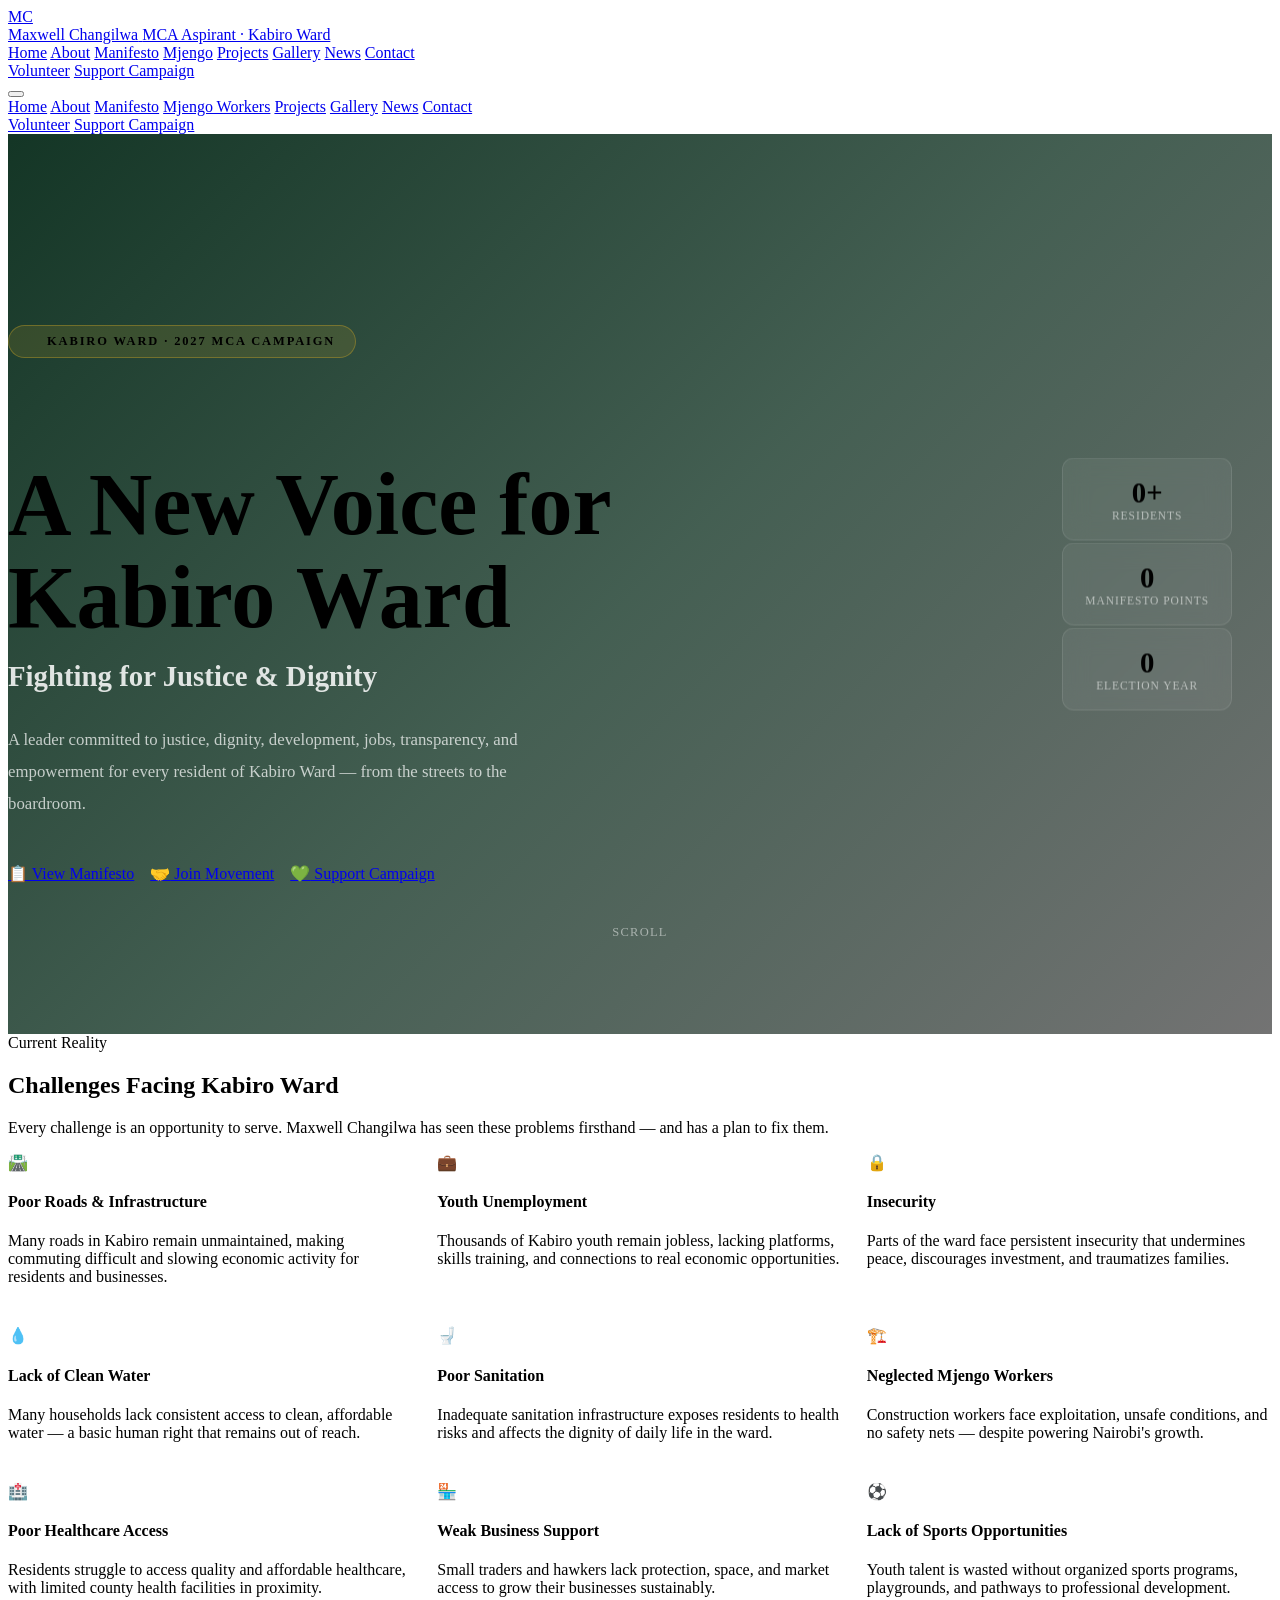
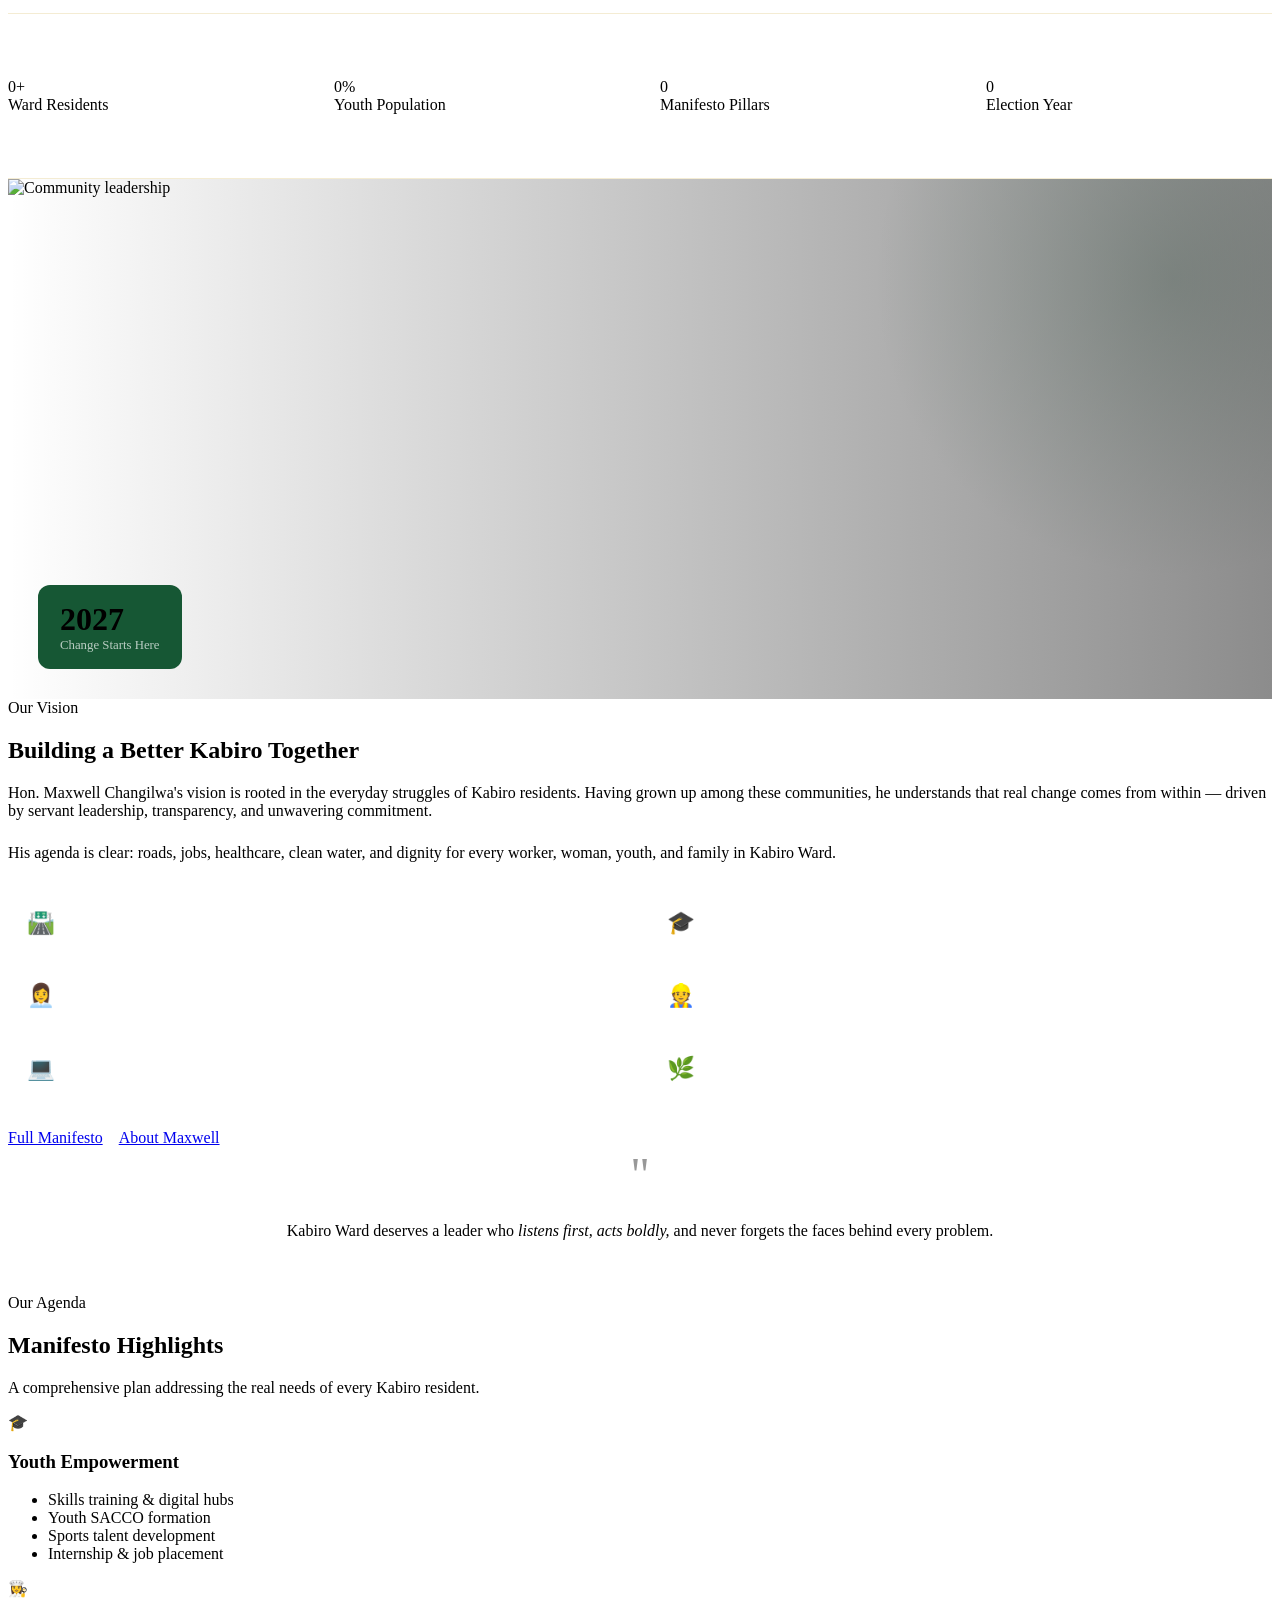
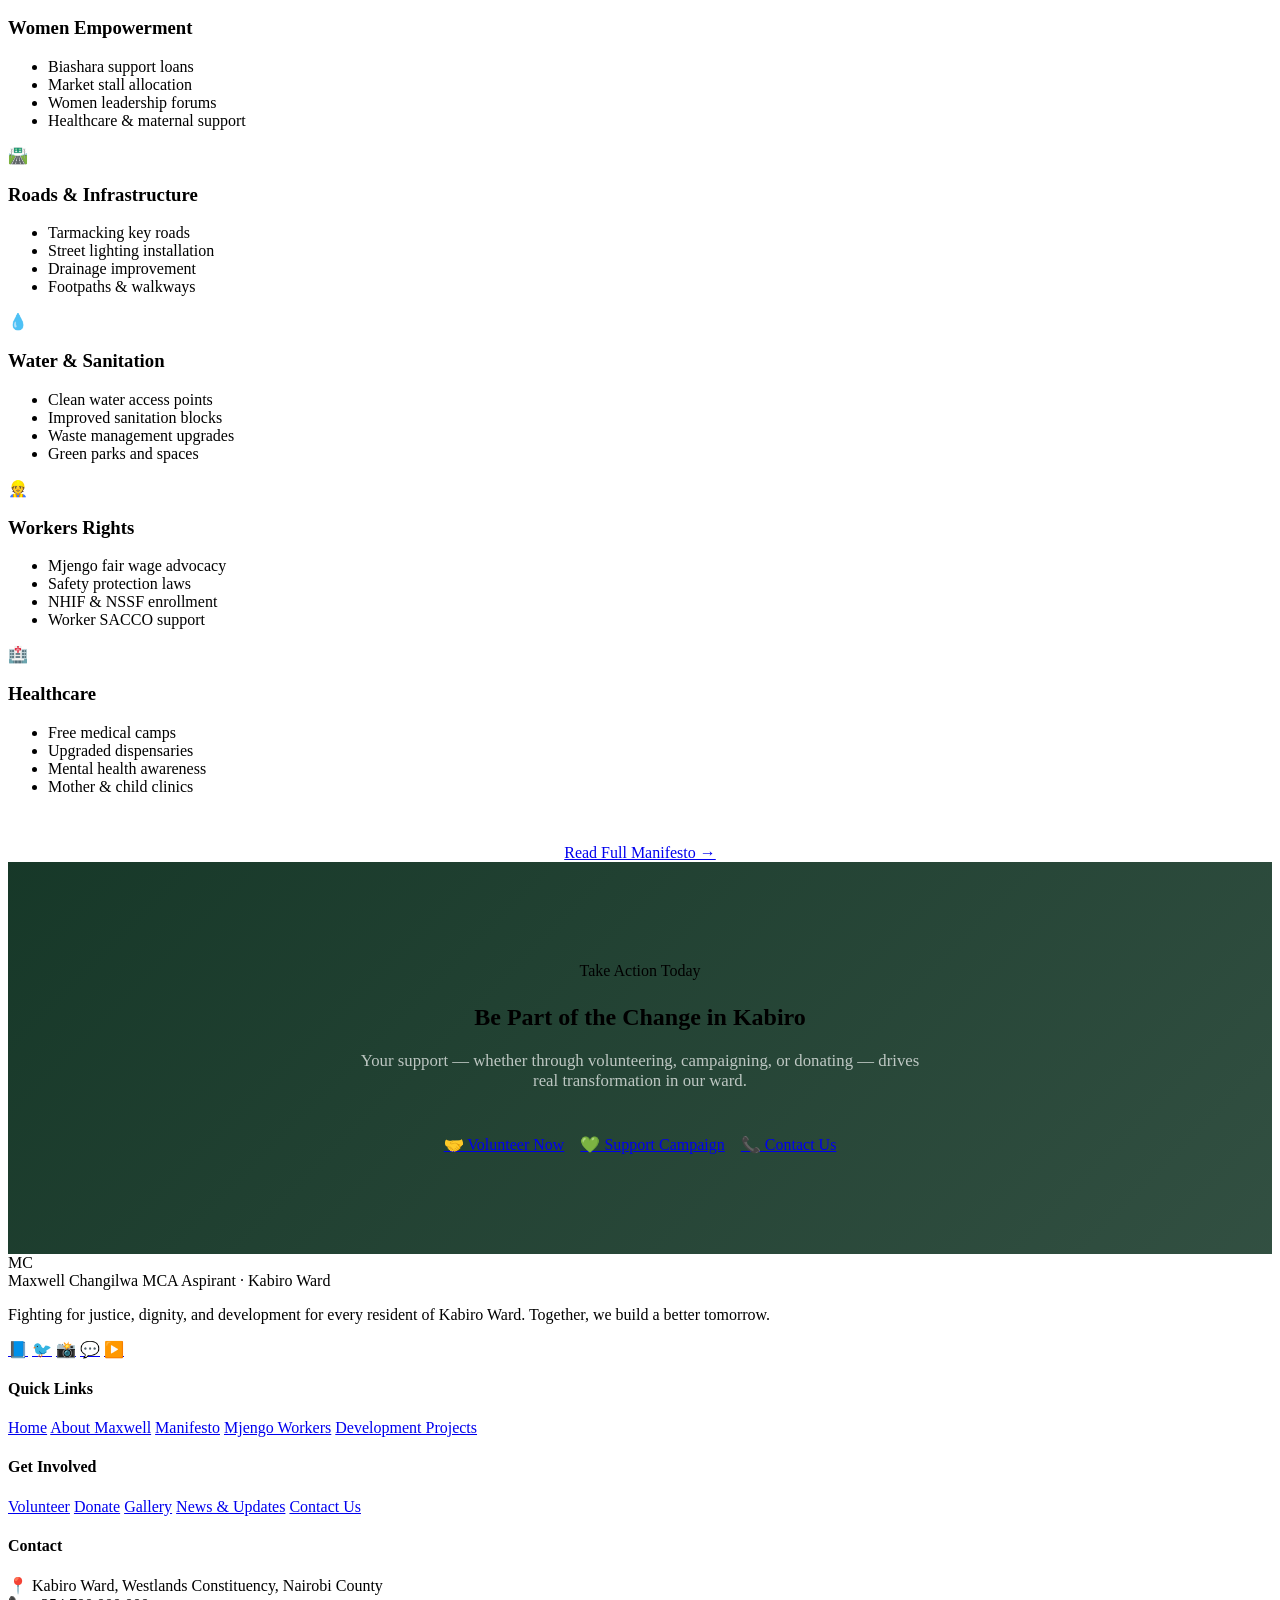
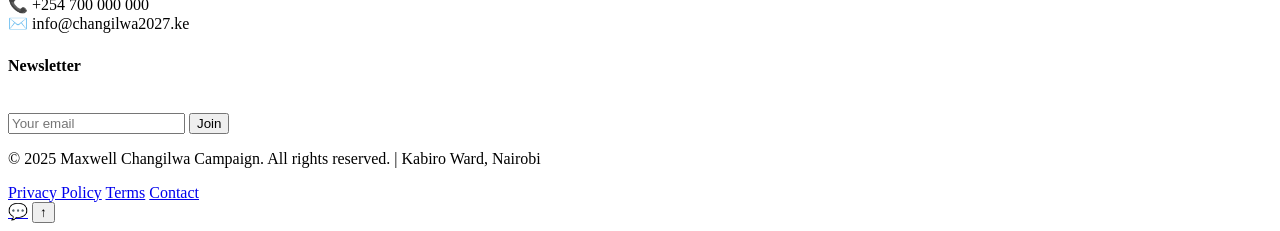
==== index.html @ 19379ca8 "Add files via upload" ====
<!DOCTYPE html>
<html lang="en">
<head>
  <meta charset="UTF-8" />
  <meta name="viewport" content="width=device-width, initial-scale=1.0" />
  <meta name="description" content="Hon. Maxwell Changilwa — MCA Aspirant for Kabiro Ward. A new voice for justice, development, and dignity." />
  <title>Maxwell Changilwa — MCA Aspirant | Kabiro Ward</title>
  <link rel="stylesheet" href="css/main.css" />
  <link rel="preconnect" href="https://fonts.googleapis.com" />
  <style>
    /* ===== HERO ===== */
    .hero {
      position: relative;
      min-height: 100vh;
      display: flex;
      align-items: center;
      overflow: hidden;
    }
    .hero-bg {
      position: absolute;
      inset: 0;
      background: url('https://images.unsplash.com/photo-1506744038136-46273834b3fb?w=1800&q=80') center/cover no-repeat;
    }
    .hero-bg::after {
      content: '';
      position: absolute;
      inset: 0;
      background: linear-gradient(135deg, rgba(5,41,24,0.94) 0%, rgba(5,41,24,0.75) 50%, rgba(0,0,0,0.55) 100%);
    }
    .hero-content {
      position: relative;
      z-index: 2;
      padding-top: 120px;
      padding-bottom: 80px;
    }
    .hero-tag {
      display: inline-flex;
      align-items: center;
      gap: 10px;
      background: rgba(201,162,39,0.15);
      border: 1px solid rgba(201,162,39,0.4);
      border-radius: 50px;
      padding: 8px 20px;
      margin-bottom: 28px;
      animation: fadeSlideDown 0.8s ease forwards;
    }
    .hero-tag-dot { width: 8px; height: 8px; background: var(--gold); border-radius: 50%; animation: blink 1.4s infinite; }
    @keyframes blink { 0%,100%{opacity:1} 50%{opacity:0.3} }
    .hero-tag-text {
      font-family: var(--font-accent);
      font-size: 0.78rem;
      font-weight: 600;
      letter-spacing: 0.15em;
      text-transform: uppercase;
      color: var(--gold);
    }
    @keyframes fadeSlideDown {
      from { opacity: 0; transform: translateY(-20px); }
      to { opacity: 1; transform: translateY(0); }
    }
    .hero-title {
      font-family: var(--font-heading);
      font-weight: 900;
      font-size: clamp(2.6rem, 7vw, 5.5rem);
      color: var(--white);
      line-height: 1.05;
      margin-bottom: 16px;
      animation: fadeSlideUp 0.9s 0.2s ease forwards;
      opacity: 0;
    }
    .hero-title .accent { color: var(--gold); display: block; }
    @keyframes fadeSlideUp {
      from { opacity: 0; transform: translateY(30px); }
      to { opacity: 1; transform: translateY(0); }
    }
    .hero-typing-wrap {
      font-family: var(--font-heading);
      font-size: clamp(1.2rem, 2.5vw, 1.8rem);
      font-weight: 600;
      color: rgba(255,255,255,0.85);
      margin-bottom: 24px;
      animation: fadeSlideUp 0.9s 0.35s ease forwards;
      opacity: 0;
      min-height: 40px;
    }
    .hero-subtitle {
      font-size: 1.05rem;
      color: rgba(255,255,255,0.72);
      max-width: 560px;
      line-height: 1.9;
      margin-bottom: 44px;
      animation: fadeSlideUp 0.9s 0.45s ease forwards;
      opacity: 0;
    }
    .hero-cta {
      display: flex;
      gap: 16px;
      flex-wrap: wrap;
      animation: fadeSlideUp 0.9s 0.55s ease forwards;
      opacity: 0;
    }
    .hero-scroll {
      position: absolute;
      bottom: 36px; left: 50%;
      transform: translateX(-50%);
      z-index: 3;
      display: flex;
      flex-direction: column;
      align-items: center;
      gap: 8px;
      color: rgba(255,255,255,0.5);
      font-size: 0.78rem;
      letter-spacing: 0.1em;
      text-transform: uppercase;
      animation: fadeIn 1.5s 1s ease forwards;
      opacity: 0;
    }
    .hero-scroll-line {
      width: 1px;
      height: 50px;
      background: linear-gradient(to bottom, var(--gold), transparent);
      animation: scrollPulse 2s infinite;
    }
    @keyframes scrollPulse {
      0%,100%{ transform: scaleY(1); opacity: 1; }
      50%{ transform: scaleY(0.6); opacity: 0.5; }
    }
    @keyframes fadeIn { from{opacity:0} to{opacity:1} }

    /* Hero Stats */
    .hero-stats {
      position: absolute;
      right: 0; top: 50%;
      transform: translateY(-50%);
      display: flex;
      flex-direction: column;
      gap: 2px;
      padding-right: 40px;
      z-index: 2;
    }
    .hero-stat-item {
      background: rgba(255,255,255,0.06);
      backdrop-filter: blur(12px);
      border: 1px solid rgba(255,255,255,0.1);
      border-radius: 12px;
      padding: 18px 22px;
      text-align: center;
      animation: fadeSlideUp 0.9s ease forwards;
      opacity: 0;
    }
    .hero-stat-item:nth-child(1) { animation-delay: 0.7s; }
    .hero-stat-item:nth-child(2) { animation-delay: 0.85s; }
    .hero-stat-item:nth-child(3) { animation-delay: 1s; }
    .hero-stat-num {
      font-family: var(--font-heading);
      font-size: 1.8rem;
      font-weight: 900;
      color: var(--gold);
    }
    .hero-stat-lbl {
      font-size: 0.72rem;
      color: rgba(255,255,255,0.55);
      text-transform: uppercase;
      letter-spacing: 0.08em;
    }

    /* Challenges */
    .challenges-section { background: var(--charcoal-mid); }
    .challenges-grid {
      display: grid;
      grid-template-columns: repeat(3, 1fr);
      gap: 24px;
    }

    /* Vision */
    .vision-section { background: var(--charcoal); position: relative; overflow: hidden; }
    .vision-section::before {
      content: '';
      position: absolute;
      top: -200px; right: -200px;
      width: 600px; height: 600px;
      border-radius: 50%;
      background: radial-gradient(circle, rgba(10,79,42,0.2) 0%, transparent 70%);
      pointer-events: none;
    }
    .vision-image-wrap {
      border-radius: var(--radius-lg);
      overflow: hidden;
      height: 520px;
      position: relative;
    }
    .vision-image-wrap img { width: 100%; height: 100%; object-fit: cover; }
    .vision-image-wrap::after {
      content: '';
      position: absolute;
      inset: 0;
      background: linear-gradient(to right, transparent, rgba(26,26,26,0.5));
    }
    .vision-badge {
      position: absolute;
      bottom: 30px;
      left: 30px;
      background: rgba(10,79,42,0.95);
      border: 1px solid var(--gold);
      border-radius: 12px;
      padding: 16px 22px;
      z-index: 2;
      backdrop-filter: blur(10px);
    }
    .vision-badge-num {
      font-family: var(--font-heading);
      font-size: 2rem;
      font-weight: 900;
      color: var(--gold);
    }
    .vision-badge-lbl { font-size: 0.8rem; color: rgba(255,255,255,0.7); }
    .vision-pillars { display: grid; grid-template-columns: 1fr 1fr; gap: 16px; margin-top: 32px; }
    .vision-pillar {
      display: flex;
      align-items: center;
      gap: 12px;
      padding: 14px 18px;
      background: rgba(255,255,255,0.04);
      border: 1px solid rgba(255,255,255,0.08);
      border-radius: 10px;
      transition: var(--transition-fast);
    }
    .vision-pillar:hover { border-color: rgba(201,162,39,0.3); background: rgba(201,162,39,0.06); }
    .vision-pillar-icon { font-size: 1.4rem; flex-shrink: 0; }
    .vision-pillar-text { font-size: 0.9rem; font-weight: 600; color: rgba(255,255,255,0.85); }

    /* Stats Band */
    .stats-band {
      background: linear-gradient(135deg, var(--green-primary), var(--green-dark));
      border-top: 1px solid rgba(201,162,39,0.2);
      border-bottom: 1px solid rgba(201,162,39,0.2);
      padding: 64px 0;
    }
    .stats-grid { display: grid; grid-template-columns: repeat(4, 1fr); gap: 40px; }
    .stats-divider {
      width: 1px;
      background: rgba(255,255,255,0.12);
      align-self: stretch;
    }

    /* Manifesto preview */
    .manifesto-preview { background: var(--charcoal-mid); }

    /* CTA Banner */
    .cta-banner {
      background: url('https://images.unsplash.com/photo-1529156069898-49953e39b3ac?w=1800&q=80') center/cover no-repeat;
      position: relative;
    }
    .cta-banner::after {
      content: '';
      position: absolute;
      inset: 0;
      background: linear-gradient(135deg, rgba(5,41,24,0.93) 0%, rgba(5,41,24,0.82) 100%);
    }
    .cta-banner-content { position: relative; z-index: 2; text-align: center; padding: 100px 0; }

    @media (max-width: 1024px) {
      .hero-stats { display: none; }
      .challenges-grid { grid-template-columns: repeat(2, 1fr); }
      .stats-grid { grid-template-columns: repeat(2, 1fr); gap: 32px; }
    }
    @media (max-width: 768px) {
      .challenges-grid { grid-template-columns: 1fr; }
      .vision-pillars { grid-template-columns: 1fr; }
      .hero-cta { flex-direction: column; max-width: 280px; }
      .hero-cta .btn { justify-content: center; }
    }
    @media (max-width: 480px) {
      .stats-grid { grid-template-columns: 1fr 1fr; gap: 24px; }
    }
  </style>
</head>
<body>

<!-- ===== NAVBAR ===== -->
<nav class="navbar" id="navbar" data-transparent="true">
  <div class="nav-inner">
    <a href="index.html" class="nav-logo">
      <div class="nav-logo-badge">MC</div>
      <div class="nav-logo-text">
        <span class="nav-logo-name">Maxwell Changilwa</span>
        <span class="nav-logo-sub">MCA Aspirant · Kabiro Ward</span>
      </div>
    </a>
    <div class="nav-links">
      <a href="index.html" class="active">Home</a>
      <a href="about.html">About</a>
      <a href="manifesto.html">Manifesto</a>
      <a href="mjengo-workers.html">Mjengo</a>
      <a href="projects.html">Projects</a>
      <a href="gallery.html">Gallery</a>
      <a href="news.html">News</a>
      <a href="contact.html">Contact</a>
    </div>
    <div class="nav-cta">
      <a href="volunteer.html" class="btn btn-outline btn-sm">Volunteer</a>
      <a href="donate.html" class="btn btn-primary btn-sm">Support Campaign</a>
    </div>
    <button class="nav-toggle" id="navToggle" aria-label="Toggle menu">
      <span></span><span></span><span></span>
    </button>
  </div>
</nav>

<!-- Mobile Menu -->
<div class="mobile-menu" id="mobileMenu">
  <a href="index.html">Home</a>
  <a href="about.html">About</a>
  <a href="manifesto.html">Manifesto</a>
  <a href="mjengo-workers.html">Mjengo Workers</a>
  <a href="projects.html">Projects</a>
  <a href="gallery.html">Gallery</a>
  <a href="news.html">News</a>
  <a href="contact.html">Contact</a>
  <div class="mobile-menu-cta">
    <a href="volunteer.html" class="btn btn-outline">Volunteer</a>
    <a href="donate.html" class="btn btn-primary">Support Campaign</a>
  </div>
</div>

<!-- ===== HERO ===== -->
<section class="hero">
  <div class="hero-bg"></div>
  <div class="container hero-content">
    <div class="hero-tag">
      <div class="hero-tag-dot"></div>
      <span class="hero-tag-text">Kabiro Ward · 2027 MCA Campaign</span>
    </div>
    <h1 class="hero-title">
      A New Voice for
      <span class="accent">Kabiro Ward</span>
    </h1>
    <div class="hero-typing-wrap">
      Fighting for <span class="typing-text" data-typing='["Justice & Dignity", "Youth Empowerment", "Workers Rights", "Better Roads", "Clean Water", "Real Leadership"]'>Justice & Dignity</span>
    </div>
    <p class="hero-subtitle">
      A leader committed to justice, dignity, development, jobs, transparency, and empowerment for every resident of Kabiro Ward — from the streets to the boardroom.
    </p>
    <div class="hero-cta">
      <a href="manifesto.html" class="btn btn-primary btn-lg">
        <span>📋</span> View Manifesto
      </a>
      <a href="volunteer.html" class="btn btn-outline btn-lg">
        <span>🤝</span> Join Movement
      </a>
      <a href="donate.html" class="btn btn-white btn-lg">
        <span>💚</span> Support Campaign
      </a>
    </div>
  </div>

  <!-- Side Stats -->
  <div class="hero-stats">
    <div class="hero-stat-item">
      <div class="hero-stat-num" data-count="50000" data-suffix="+">0+</div>
      <div class="hero-stat-lbl">Residents</div>
    </div>
    <div class="hero-stat-item">
      <div class="hero-stat-num" data-count="12" data-suffix=" pts">0</div>
      <div class="hero-stat-lbl">Manifesto Points</div>
    </div>
    <div class="hero-stat-item">
      <div class="hero-stat-num" data-count="2027">0</div>
      <div class="hero-stat-lbl">Election Year</div>
    </div>
  </div>

  <div class="hero-scroll">
    <span>Scroll</span>
    <div class="hero-scroll-line"></div>
  </div>
</section>

<!-- ===== CHALLENGES SECTION ===== -->
<section class="section-pad challenges-section">
  <div class="container">
    <div class="section-title-block centered reveal">
      <div class="section-label">Current Reality</div>
      <h2 class="section-title">Challenges Facing <span>Kabiro Ward</span></h2>
      <div class="gold-divider centered"></div>
      <p class="section-subtitle">Every challenge is an opportunity to serve. Maxwell Changilwa has seen these problems firsthand — and has a plan to fix them.</p>
    </div>
    <div class="challenges-grid">
      <div class="challenge-card reveal">
        <div class="challenge-icon">🛣️</div>
        <h4>Poor Roads & Infrastructure</h4>
        <p>Many roads in Kabiro remain unmaintained, making commuting difficult and slowing economic activity for residents and businesses.</p>
      </div>
      <div class="challenge-card reveal">
        <div class="challenge-icon">💼</div>
        <h4>Youth Unemployment</h4>
        <p>Thousands of Kabiro youth remain jobless, lacking platforms, skills training, and connections to real economic opportunities.</p>
      </div>
      <div class="challenge-card reveal">
        <div class="challenge-icon">🔒</div>
        <h4>Insecurity</h4>
        <p>Parts of the ward face persistent insecurity that undermines peace, discourages investment, and traumatizes families.</p>
      </div>
      <div class="challenge-card reveal">
        <div class="challenge-icon">💧</div>
        <h4>Lack of Clean Water</h4>
        <p>Many households lack consistent access to clean, affordable water — a basic human right that remains out of reach.</p>
      </div>
      <div class="challenge-card reveal">
        <div class="challenge-icon">🚽</div>
        <h4>Poor Sanitation</h4>
        <p>Inadequate sanitation infrastructure exposes residents to health risks and affects the dignity of daily life in the ward.</p>
      </div>
      <div class="challenge-card reveal">
        <div class="challenge-icon">🏗️</div>
        <h4>Neglected Mjengo Workers</h4>
        <p>Construction workers face exploitation, unsafe conditions, and no safety nets — despite powering Nairobi's growth.</p>
      </div>
      <div class="challenge-card reveal">
        <div class="challenge-icon">🏥</div>
        <h4>Poor Healthcare Access</h4>
        <p>Residents struggle to access quality and affordable healthcare, with limited county health facilities in proximity.</p>
      </div>
      <div class="challenge-card reveal">
        <div class="challenge-icon">🏪</div>
        <h4>Weak Business Support</h4>
        <p>Small traders and hawkers lack protection, space, and market access to grow their businesses sustainably.</p>
      </div>
      <div class="challenge-card reveal">
        <div class="challenge-icon">⚽</div>
        <h4>Lack of Sports Opportunities</h4>
        <p>Youth talent is wasted without organized sports programs, playgrounds, and pathways to professional development.</p>
      </div>
    </div>
  </div>
</section>

<!-- ===== STATS BAND ===== -->
<section class="stats-band">
  <div class="container">
    <div class="stats-grid">
      <div class="stat-block reveal">
        <div class="stat-number" data-count="50000" data-suffix="+">0+</div>
        <div class="stat-label">Ward Residents</div>
      </div>
      <div class="stat-block reveal">
        <div class="stat-number" data-count="70" data-suffix="%">0%</div>
        <div class="stat-label">Youth Population</div>
      </div>
      <div class="stat-block reveal">
        <div class="stat-number" data-count="12">0</div>
        <div class="stat-label">Manifesto Pillars</div>
      </div>
      <div class="stat-block reveal">
        <div class="stat-number" data-count="2027">0</div>
        <div class="stat-label">Election Year</div>
      </div>
    </div>
  </div>
</section>

<!-- ===== VISION SECTION ===== -->
<section class="section-pad vision-section">
  <div class="container">
    <div class="grid-2" style="align-items:center; gap:64px;">
      <div class="reveal from-left">
        <div class="vision-image-wrap">
          <img src="images/WhatsApp Image 2026-05-12 at 07.54.27.jpeg" alt="Community leadership" loading="lazy" />
          <div class="vision-badge">
            <div class="vision-badge-num">2027</div>
            <div class="vision-badge-lbl">Change Starts Here</div>
          </div>
        </div>
      </div>
      <div class="reveal from-right">
        <div class="section-label">Our Vision</div>
        <h2 class="section-title">Building a <span>Better Kabiro</span> Together</h2>
        <div class="gold-divider"></div>
        <p style="margin-bottom:24px;">Hon. Maxwell Changilwa's vision is rooted in the everyday struggles of Kabiro residents. Having grown up among these communities, he understands that real change comes from within — driven by servant leadership, transparency, and unwavering commitment.</p>
        <p>His agenda is clear: roads, jobs, healthcare, clean water, and dignity for every worker, woman, youth, and family in Kabiro Ward.</p>
        <div class="vision-pillars">
          <div class="vision-pillar"><span class="vision-pillar-icon">🛣️</span><span class="vision-pillar-text">Better Roads</span></div>
          <div class="vision-pillar"><span class="vision-pillar-icon">🎓</span><span class="vision-pillar-text">Youth Empowerment</span></div>
          <div class="vision-pillar"><span class="vision-pillar-icon">👩‍💼</span><span class="vision-pillar-text">Women Empowerment</span></div>
          <div class="vision-pillar"><span class="vision-pillar-icon">👷</span><span class="vision-pillar-text">Worker Dignity</span></div>
          <div class="vision-pillar"><span class="vision-pillar-icon">💻</span><span class="vision-pillar-text">Digital Opportunities</span></div>
          <div class="vision-pillar"><span class="vision-pillar-icon">🌿</span><span class="vision-pillar-text">Clean Environment</span></div>
        </div>
        <div style="margin-top:32px; display:flex; gap:16px; flex-wrap:wrap;">
          <a href="manifesto.html" class="btn btn-primary">Full Manifesto</a>
          <a href="about.html" class="btn btn-outline">About Maxwell</a>
        </div>
      </div>
    </div>
  </div>
</section>

<!-- ===== QUOTE ===== -->
<section class="quote-section">
  <div class="container">
    <div style="text-align:center;" class="reveal">
      <div style="font-size:3rem; margin-bottom:20px; opacity:0.4;">"</div>
      <p class="quote-text">Kabiro Ward deserves a leader who <em>listens first, acts boldly,</em> and never forgets the faces behind every problem.</p>
      <p class="quote-author" style="margin-top:20px; color:rgba(255,255,255,0.55);">— Maxwell Changilwa, MCA Aspirant, Kabiro Ward</p>
    </div>
  </div>
</section>

<!-- ===== MANIFESTO PREVIEW ===== -->
<section class="section-pad manifesto-preview">
  <div class="container">
    <div class="section-title-block centered reveal">
      <div class="section-label">Our Agenda</div>
      <h2 class="section-title">Manifesto <span>Highlights</span></h2>
      <div class="gold-divider centered"></div>
      <p class="section-subtitle">A comprehensive plan addressing the real needs of every Kabiro resident.</p>
    </div>
    <div class="grid-3">
      <div class="manifesto-card reveal">
        <div class="manifesto-icon-wrap">🎓</div>
        <h3>Youth Empowerment</h3>
        <ul>
          <li>Skills training & digital hubs</li>
          <li>Youth SACCO formation</li>
          <li>Sports talent development</li>
          <li>Internship & job placement</li>
        </ul>
      </div>
      <div class="manifesto-card reveal">
        <div class="manifesto-icon-wrap">👩‍🍳</div>
        <h3>Women Empowerment</h3>
        <ul>
          <li>Biashara support loans</li>
          <li>Market stall allocation</li>
          <li>Women leadership forums</li>
          <li>Healthcare & maternal support</li>
        </ul>
      </div>
      <div class="manifesto-card reveal">
        <div class="manifesto-icon-wrap">🛣️</div>
        <h3>Roads & Infrastructure</h3>
        <ul>
          <li>Tarmacking key roads</li>
          <li>Street lighting installation</li>
          <li>Drainage improvement</li>
          <li>Footpaths & walkways</li>
        </ul>
      </div>
      <div class="manifesto-card reveal">
        <div class="manifesto-icon-wrap">💧</div>
        <h3>Water & Sanitation</h3>
        <ul>
          <li>Clean water access points</li>
          <li>Improved sanitation blocks</li>
          <li>Waste management upgrades</li>
          <li>Green parks and spaces</li>
        </ul>
      </div>
      <div class="manifesto-card reveal">
        <div class="manifesto-icon-wrap">👷</div>
        <h3>Workers Rights</h3>
        <ul>
          <li>Mjengo fair wage advocacy</li>
          <li>Safety protection laws</li>
          <li>NHIF & NSSF enrollment</li>
          <li>Worker SACCO support</li>
        </ul>
      </div>
      <div class="manifesto-card reveal">
        <div class="manifesto-icon-wrap">🏥</div>
        <h3>Healthcare</h3>
        <ul>
          <li>Free medical camps</li>
          <li>Upgraded dispensaries</li>
          <li>Mental health awareness</li>
          <li>Mother & child clinics</li>
        </ul>
      </div>
    </div>
    <div style="text-align:center; margin-top:48px;" class="reveal">
      <a href="manifesto.html" class="btn btn-primary btn-lg">Read Full Manifesto →</a>
    </div>
  </div>
</section>

<!-- ===== CTA BANNER ===== -->
<section class="cta-banner">
  <div class="cta-banner-content reveal">
    <div class="section-label" style="margin-bottom:24px;">Take Action Today</div>
    <h2 class="section-title" style="max-width:700px; margin:0 auto 20px;" >Be Part of the <span>Change</span> in Kabiro</h2>
    <p style="color:rgba(255,255,255,0.7); max-width:560px; margin:0 auto 44px; font-size:1.05rem;">Your support — whether through volunteering, campaigning, or donating — drives real transformation in our ward.</p>
    <div style="display:flex; gap:16px; justify-content:center; flex-wrap:wrap;">
      <a href="volunteer.html" class="btn btn-primary btn-lg">🤝 Volunteer Now</a>
      <a href="donate.html" class="btn btn-outline btn-lg">💚 Support Campaign</a>
      <a href="contact.html" class="btn btn-white btn-lg">📞 Contact Us</a>
    </div>
  </div>
</section>

<!-- ===== FOOTER ===== -->
<footer class="footer">
  <div class="footer-main">
    <div class="container">
      <div class="footer-grid">
        <div class="footer-brand">
          <div class="footer-logo">
            <div class="footer-logo-badge">MC</div>
            <div class="nav-logo-text">
              <span class="nav-logo-name">Maxwell Changilwa</span>
              <span class="nav-logo-sub">MCA Aspirant · Kabiro Ward</span>
            </div>
          </div>
          <p class="footer-desc">Fighting for justice, dignity, and development for every resident of Kabiro Ward. Together, we build a better tomorrow.</p>
          <div class="footer-social">
            <a href="#" class="social-icon" title="Facebook">📘</a>
            <a href="#" class="social-icon" title="Twitter/X">🐦</a>
            <a href="#" class="social-icon" title="Instagram">📸</a>
            <a href="https://wa.me/254700000000" class="social-icon" title="WhatsApp">💬</a>
            <a href="#" class="social-icon" title="YouTube">▶️</a>
          </div>
        </div>
        <div>
          <h4 class="footer-heading">Quick Links</h4>
          <div class="footer-links">
            <a href="index.html">Home</a>
            <a href="about.html">About Maxwell</a>
            <a href="manifesto.html">Manifesto</a>
            <a href="mjengo-workers.html">Mjengo Workers</a>
            <a href="projects.html">Development Projects</a>
          </div>
        </div>
        <div>
          <h4 class="footer-heading">Get Involved</h4>
          <div class="footer-links">
            <a href="volunteer.html">Volunteer</a>
            <a href="donate.html">Donate</a>
            <a href="gallery.html">Gallery</a>
            <a href="news.html">News & Updates</a>
            <a href="contact.html">Contact Us</a>
          </div>
        </div>
        <div>
          <h4 class="footer-heading">Contact</h4>
          <div class="footer-contact-item">
            <span class="footer-contact-icon">📍</span>
            <span>Kabiro Ward, Westlands Constituency, Nairobi County</span>
          </div>
          <div class="footer-contact-item">
            <span class="footer-contact-icon">📞</span>
            <span>+254 700 000 000</span>
          </div>
          <div class="footer-contact-item">
            <span class="footer-contact-icon">✉️</span>
            <span>info@changilwa2027.ke</span>
          </div>
          <h4 class="footer-heading" style="margin-top:24px;">Newsletter</h4>
          <p style="font-size:0.85rem; color:rgba(255,255,255,0.5); margin-bottom:0;">Get campaign updates straight to your inbox.</p>
          <form class="newsletter-form" id="newsletterForm">
            <input class="newsletter-input" type="email" placeholder="Your email" required />
            <button class="newsletter-btn" type="submit">Join</button>
          </form>
        </div>
      </div>
    </div>
  </div>
  <div class="container">
    <div class="footer-bottom">
      <p class="footer-bottom-text">© 2025 Maxwell Changilwa Campaign. All rights reserved. | Kabiro Ward, Nairobi</p>
      <div class="footer-bottom-links">
        <a href="#">Privacy Policy</a>
        <a href="#">Terms</a>
        <a href="contact.html">Contact</a>
      </div>
    </div>
  </div>
</footer>

<!-- Floating WhatsApp -->
<a href="https://wa.me/254700000000?text=Hello%20Maxwell%2C%20I%20want%20to%20support%20the%20campaign!" class="whatsapp-float" title="Chat on WhatsApp">💬</a>

<!-- Scroll to Top -->
<button class="scroll-top" id="scrollTop" aria-label="Scroll to top">↑</button>

<script src="js/main.js"></script>
</body>
</html>
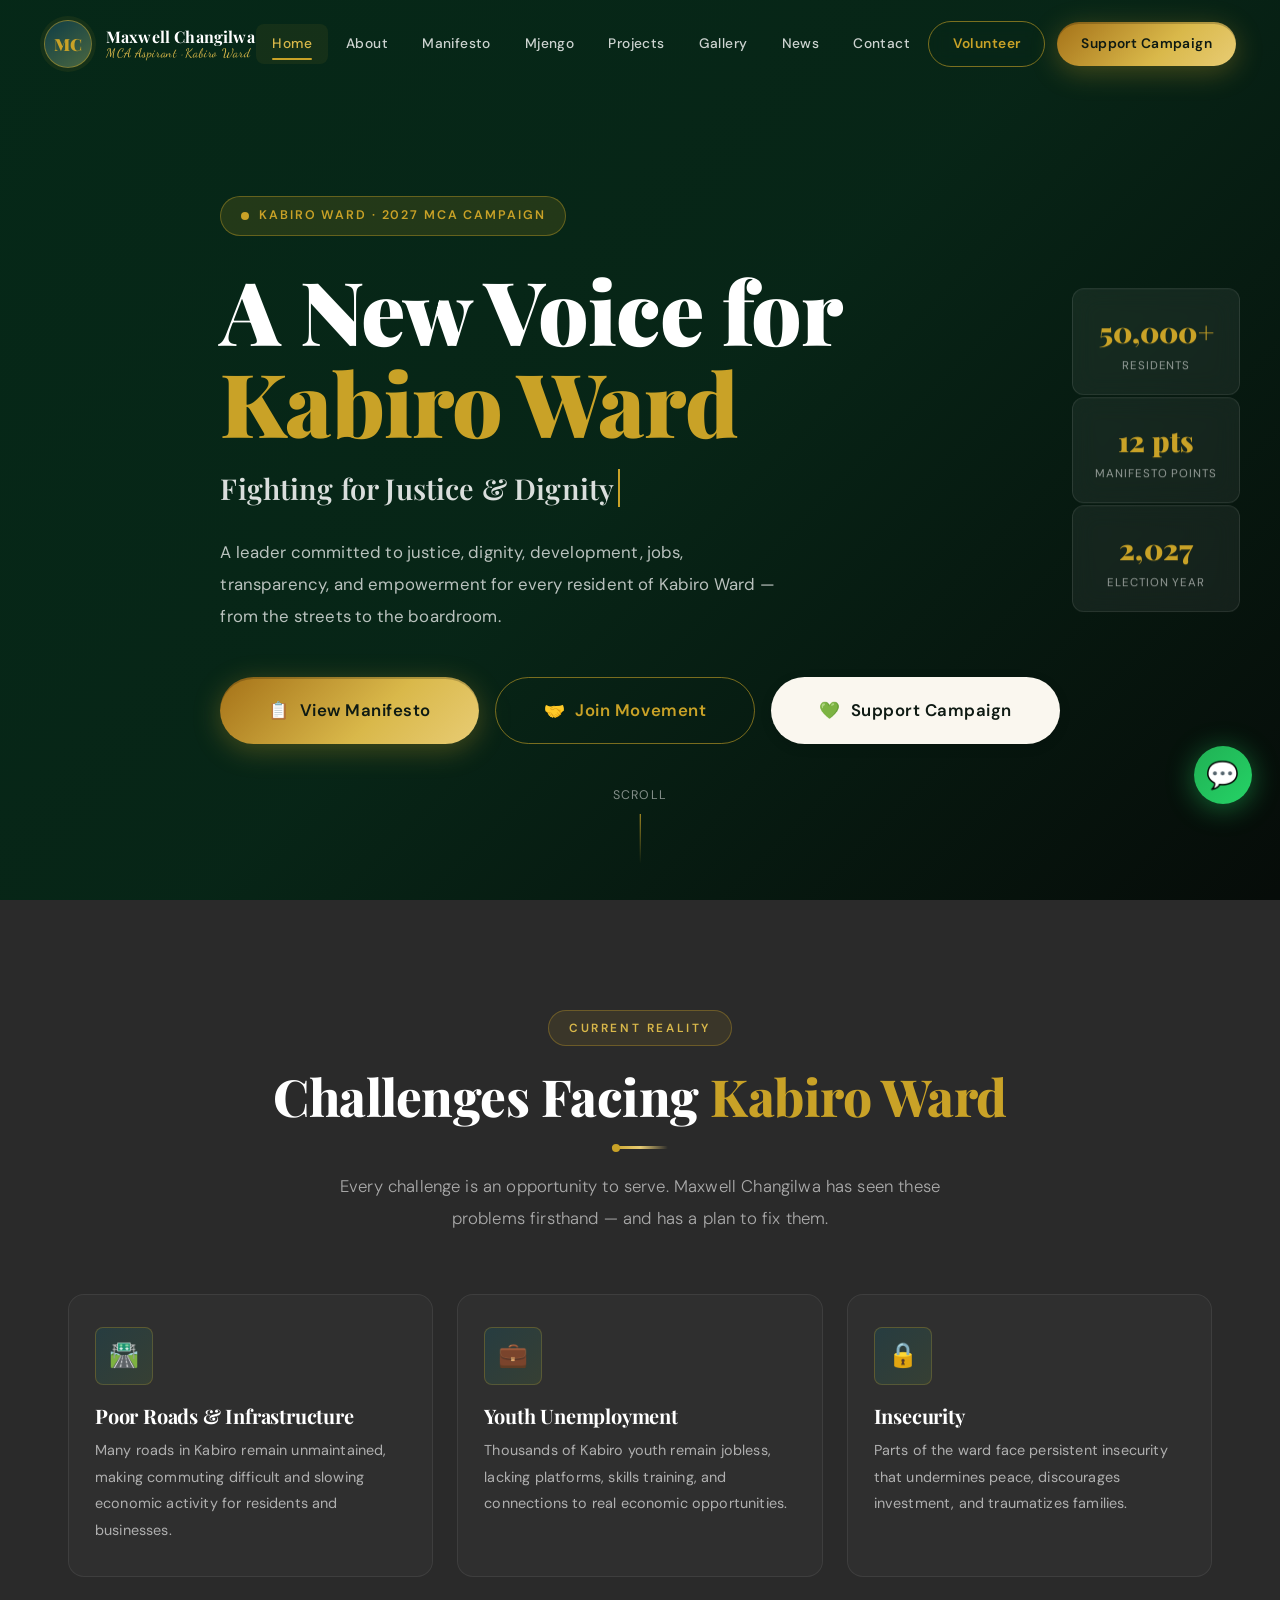
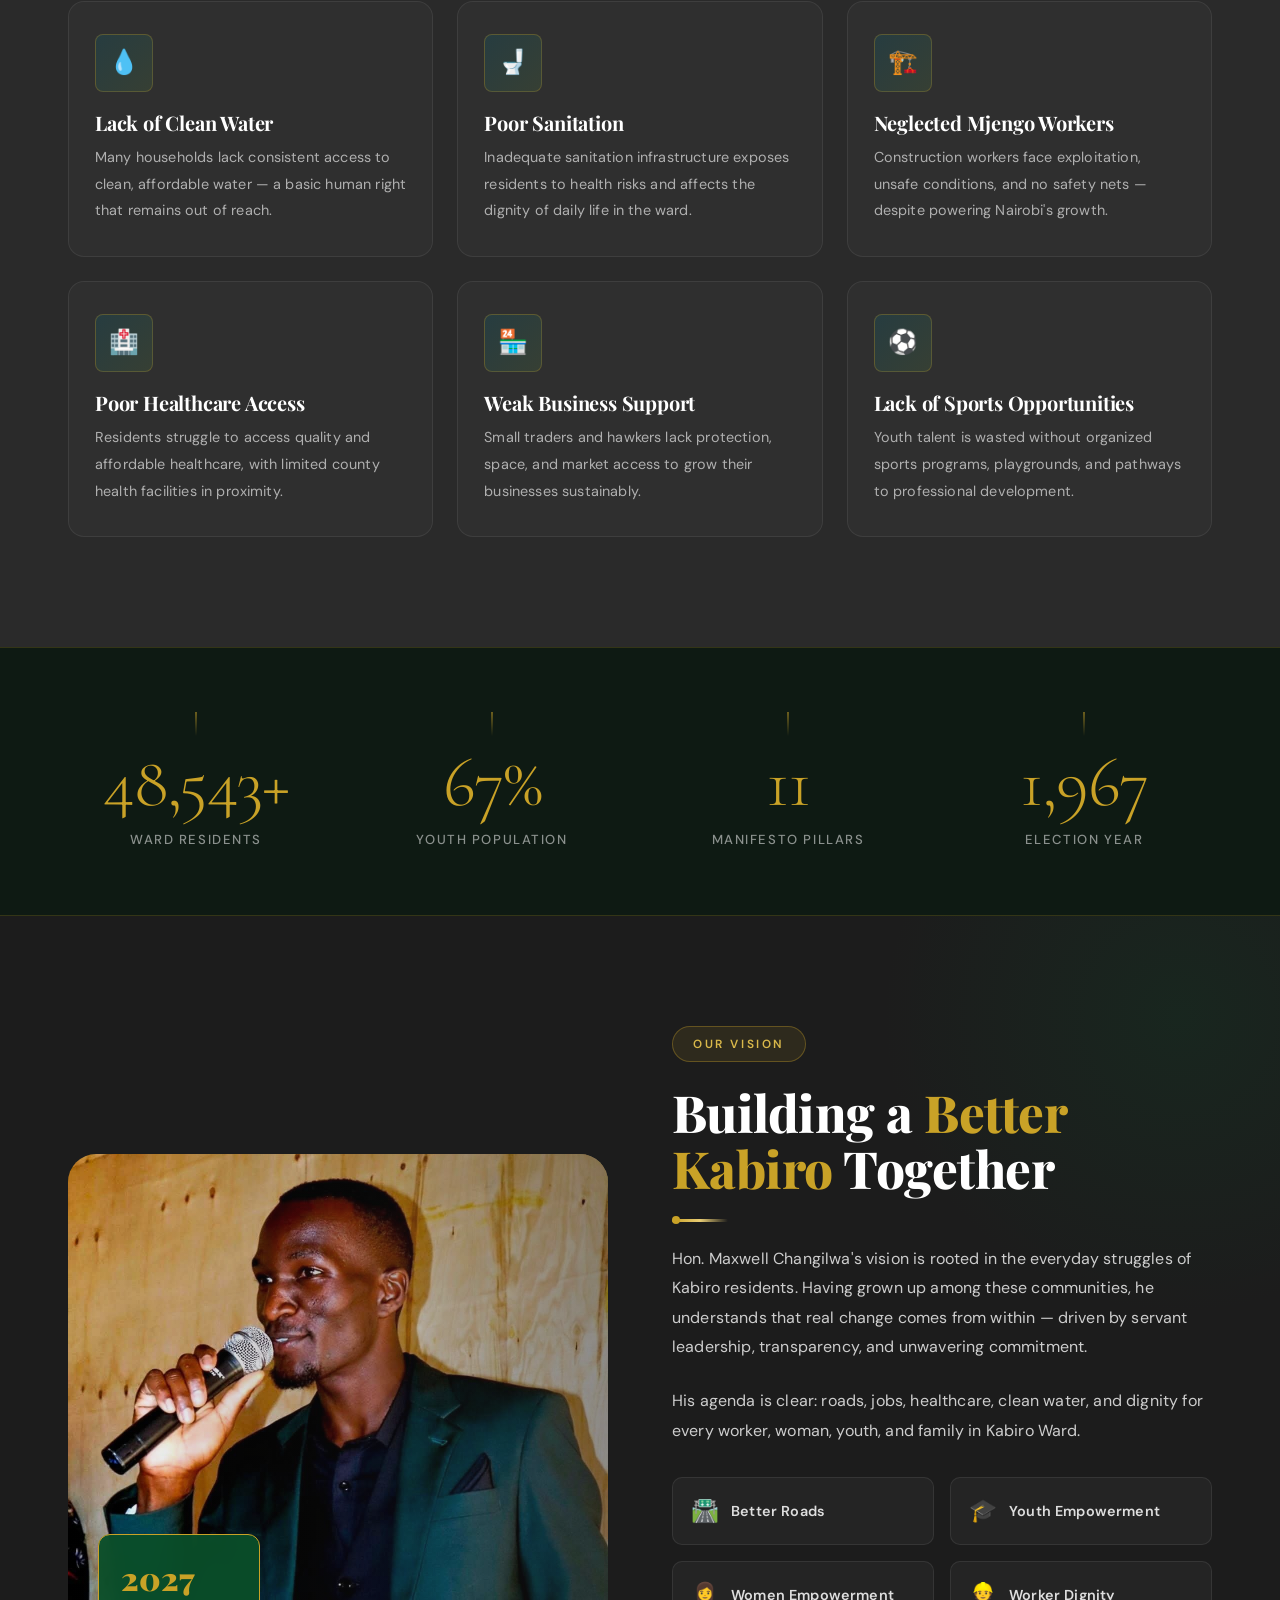
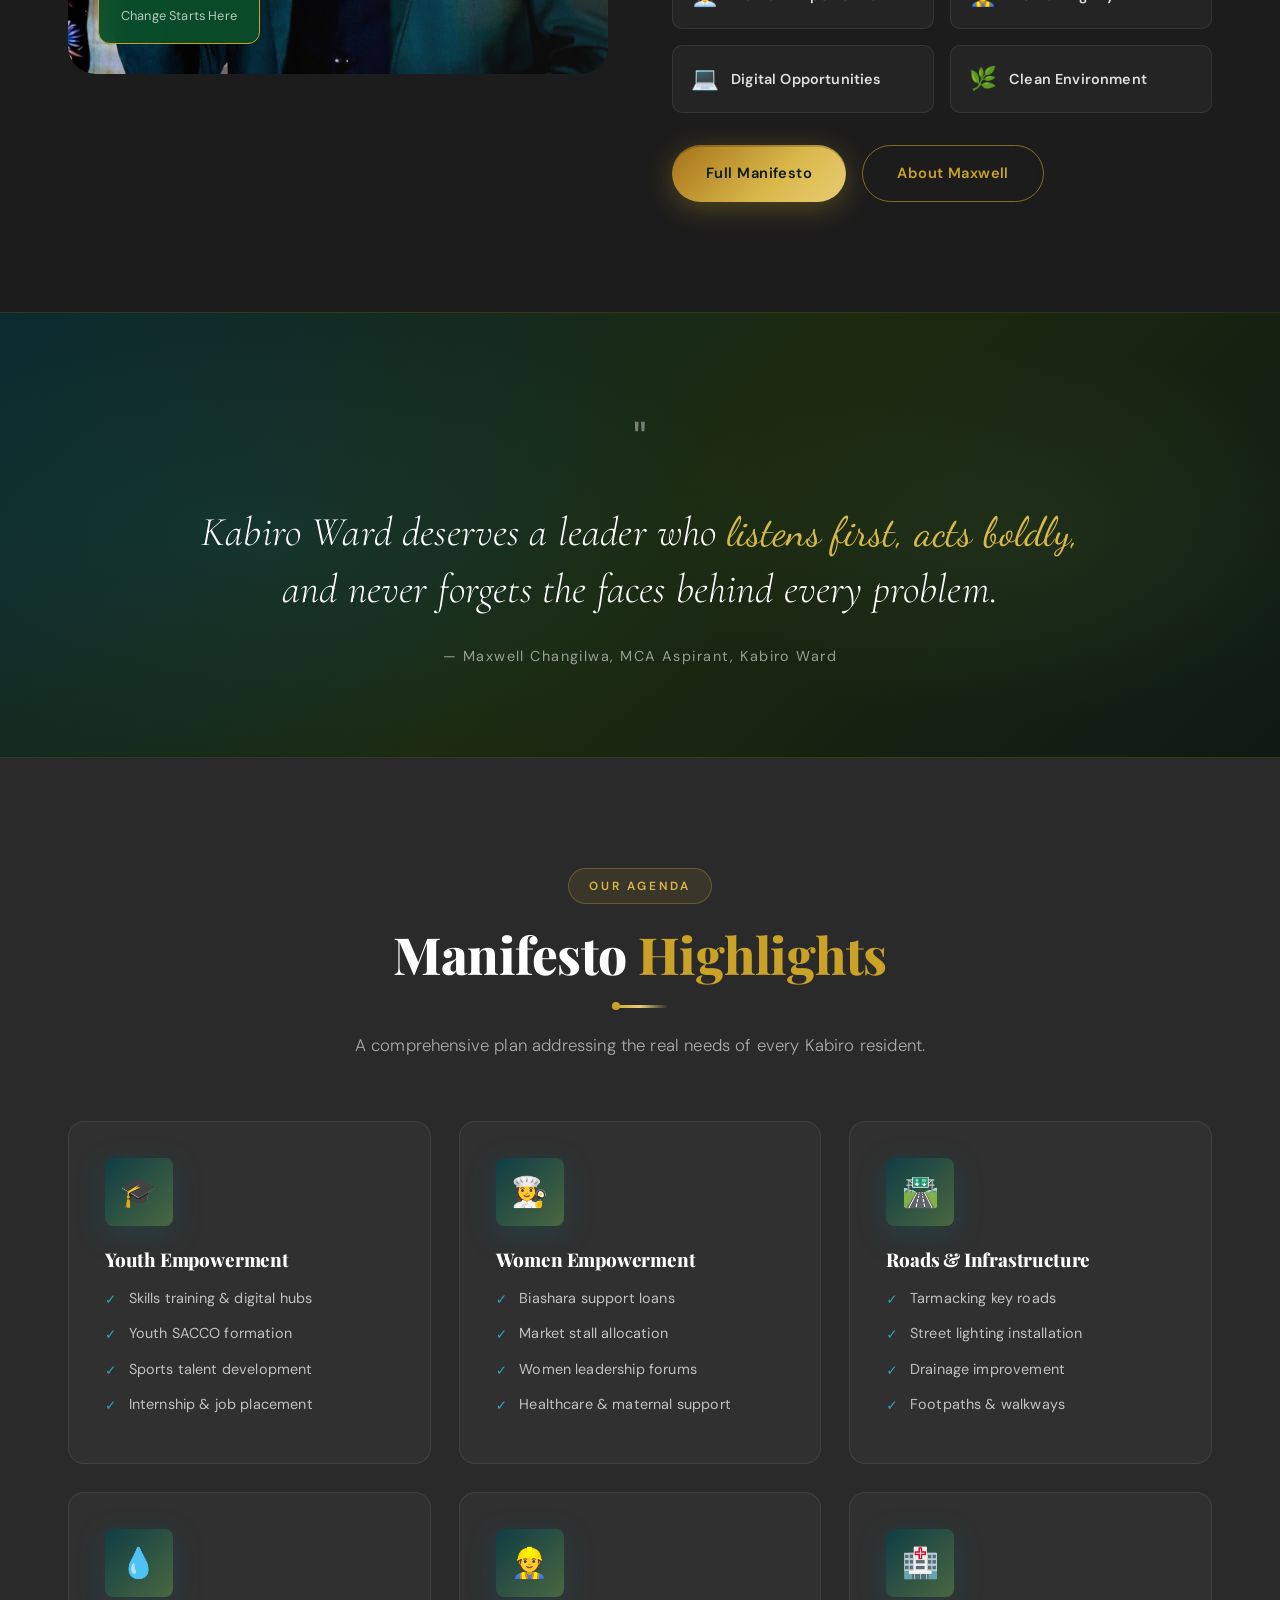
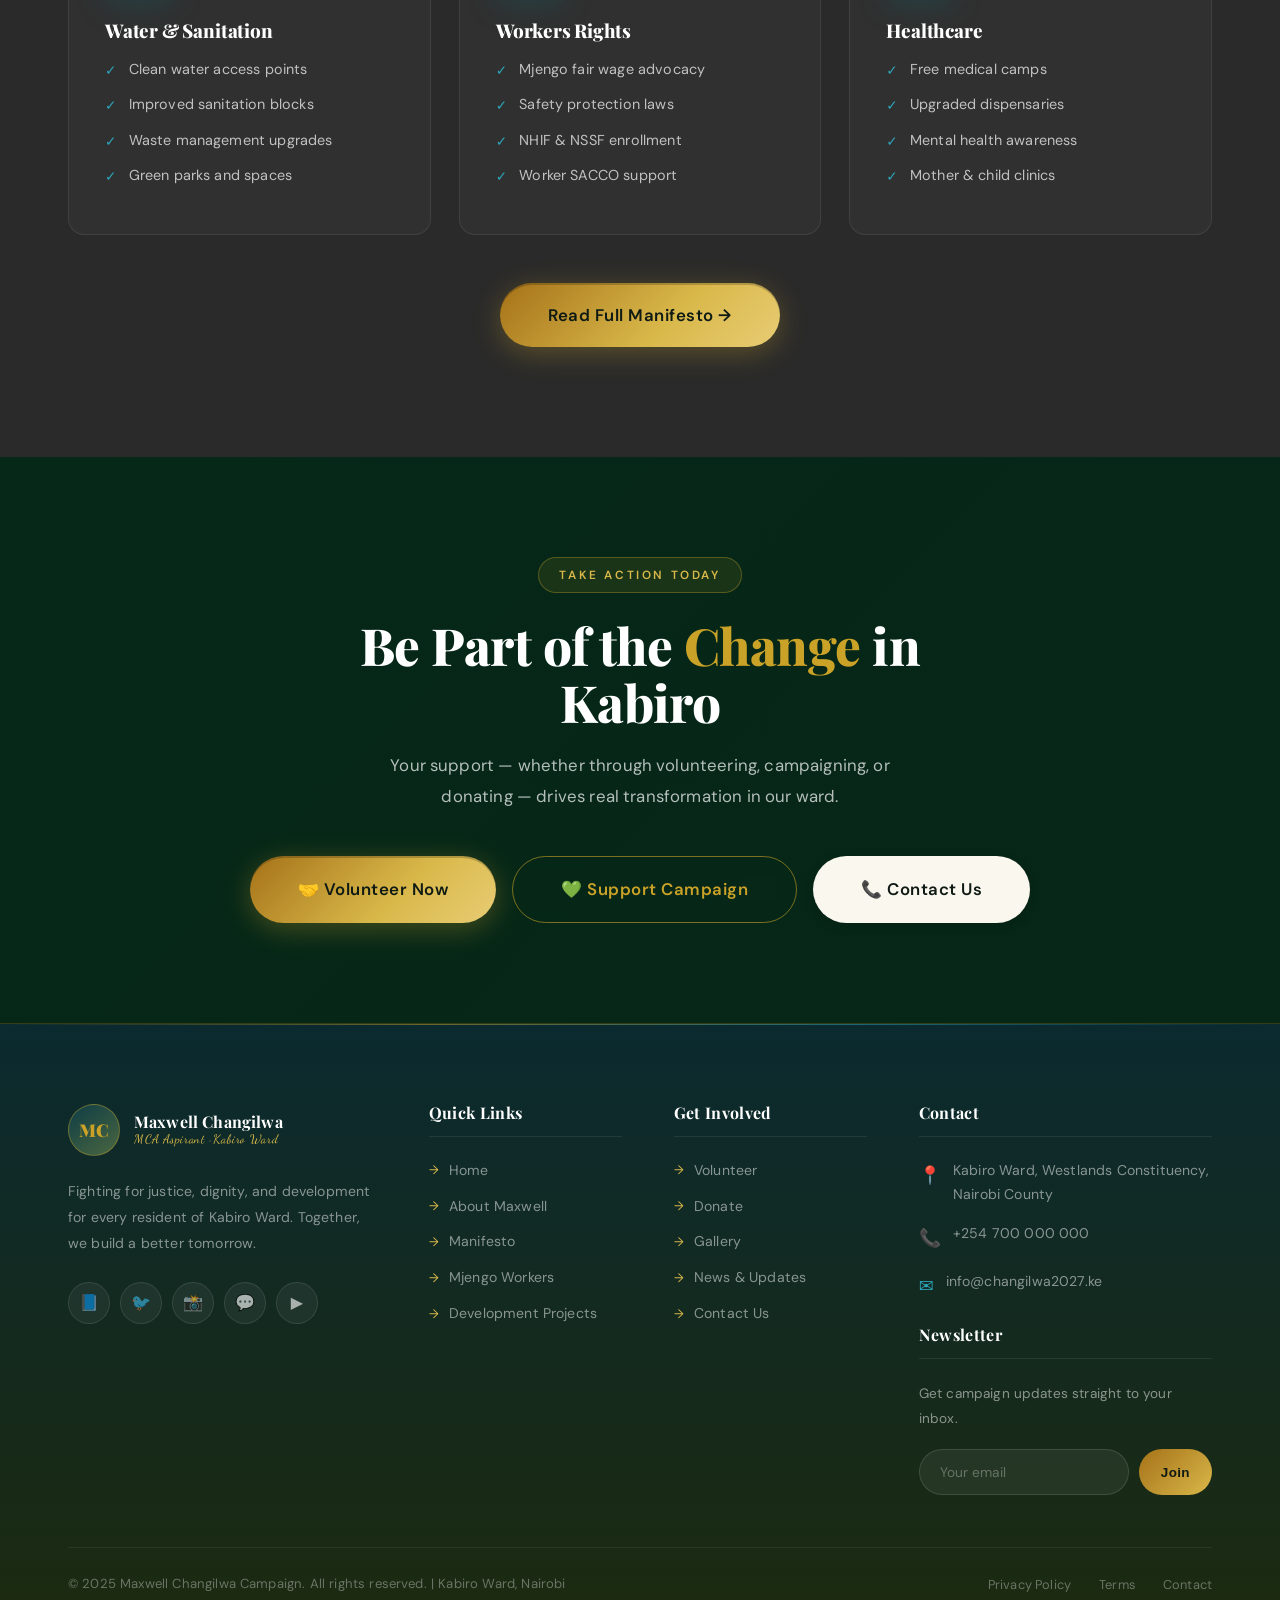
==== commit 34f13420: "Add files via upload" ====
--- a/index.html
+++ b/index.html
@@ -1,686 +1,686 @@
-<!DOCTYPE html>
-<html lang="en">
-<head>
-  <meta charset="UTF-8" />
-  <meta name="viewport" content="width=device-width, initial-scale=1.0" />
-  <meta name="description" content="Hon. Maxwell Changilwa — MCA Aspirant for Kabiro Ward. A new voice for justice, development, and dignity." />
-  <title>Maxwell Changilwa — MCA Aspirant | Kabiro Ward</title>
-  <link rel="stylesheet" href="css/main.css" />
-  <link rel="preconnect" href="https://fonts.googleapis.com" />
-  <style>
-    /* ===== HERO ===== */
-    .hero {
-      position: relative;
-      min-height: 100vh;
-      display: flex;
-      align-items: center;
-      overflow: hidden;
-    }
-    .hero-bg {
-      position: absolute;
-      inset: 0;
-      background: url('https://images.unsplash.com/photo-1506744038136-46273834b3fb?w=1800&q=80') center/cover no-repeat;
-    }
-    .hero-bg::after {
-      content: '';
-      position: absolute;
-      inset: 0;
-      background: linear-gradient(135deg, rgba(5,41,24,0.94) 0%, rgba(5,41,24,0.75) 50%, rgba(0,0,0,0.55) 100%);
-    }
-    .hero-content {
-      position: relative;
-      z-index: 2;
-      padding-top: 120px;
-      padding-bottom: 80px;
-    }
-    .hero-tag {
-      display: inline-flex;
-      align-items: center;
-      gap: 10px;
-      background: rgba(201,162,39,0.15);
-      border: 1px solid rgba(201,162,39,0.4);
-      border-radius: 50px;
-      padding: 8px 20px;
-      margin-bottom: 28px;
-      animation: fadeSlideDown 0.8s ease forwards;
-    }
-    .hero-tag-dot { width: 8px; height: 8px; background: var(--gold); border-radius: 50%; animation: blink 1.4s infinite; }
-    @keyframes blink { 0%,100%{opacity:1} 50%{opacity:0.3} }
-    .hero-tag-text {
-      font-family: var(--font-accent);
-      font-size: 0.78rem;
-      font-weight: 600;
-      letter-spacing: 0.15em;
-      text-transform: uppercase;
-      color: var(--gold);
-    }
-    @keyframes fadeSlideDown {
-      from { opacity: 0; transform: translateY(-20px); }
-      to { opacity: 1; transform: translateY(0); }
-    }
-    .hero-title {
-      font-family: var(--font-heading);
-      font-weight: 900;
-      font-size: clamp(2.6rem, 7vw, 5.5rem);
-      color: var(--white);
-      line-height: 1.05;
-      margin-bottom: 16px;
-      animation: fadeSlideUp 0.9s 0.2s ease forwards;
-      opacity: 0;
-    }
-    .hero-title .accent { color: var(--gold); display: block; }
-    @keyframes fadeSlideUp {
-      from { opacity: 0; transform: translateY(30px); }
-      to { opacity: 1; transform: translateY(0); }
-    }
-    .hero-typing-wrap {
-      font-family: var(--font-heading);
-      font-size: clamp(1.2rem, 2.5vw, 1.8rem);
-      font-weight: 600;
-      color: rgba(255,255,255,0.85);
-      margin-bottom: 24px;
-      animation: fadeSlideUp 0.9s 0.35s ease forwards;
-      opacity: 0;
-      min-height: 40px;
-    }
-    .hero-subtitle {
-      font-size: 1.05rem;
-      color: rgba(255,255,255,0.72);
-      max-width: 560px;
-      line-height: 1.9;
-      margin-bottom: 44px;
-      animation: fadeSlideUp 0.9s 0.45s ease forwards;
-      opacity: 0;
-    }
-    .hero-cta {
-      display: flex;
-      gap: 16px;
-      flex-wrap: wrap;
-      animation: fadeSlideUp 0.9s 0.55s ease forwards;
-      opacity: 0;
-    }
-    .hero-scroll {
-      position: absolute;
-      bottom: 36px; left: 50%;
-      transform: translateX(-50%);
-      z-index: 3;
-      display: flex;
-      flex-direction: column;
-      align-items: center;
-      gap: 8px;
-      color: rgba(255,255,255,0.5);
-      font-size: 0.78rem;
-      letter-spacing: 0.1em;
-      text-transform: uppercase;
-      animation: fadeIn 1.5s 1s ease forwards;
-      opacity: 0;
-    }
-    .hero-scroll-line {
-      width: 1px;
-      height: 50px;
-      background: linear-gradient(to bottom, var(--gold), transparent);
-      animation: scrollPulse 2s infinite;
-    }
-    @keyframes scrollPulse {
-      0%,100%{ transform: scaleY(1); opacity: 1; }
-      50%{ transform: scaleY(0.6); opacity: 0.5; }
-    }
-    @keyframes fadeIn { from{opacity:0} to{opacity:1} }
-
-    /* Hero Stats */
-    .hero-stats {
-      position: absolute;
-      right: 0; top: 50%;
-      transform: translateY(-50%);
-      display: flex;
-      flex-direction: column;
-      gap: 2px;
-      padding-right: 40px;
-      z-index: 2;
-    }
-    .hero-stat-item {
-      background: rgba(255,255,255,0.06);
-      backdrop-filter: blur(12px);
-      border: 1px solid rgba(255,255,255,0.1);
-      border-radius: 12px;
-      padding: 18px 22px;
-      text-align: center;
-      animation: fadeSlideUp 0.9s ease forwards;
-      opacity: 0;
-    }
-    .hero-stat-item:nth-child(1) { animation-delay: 0.7s; }
-    .hero-stat-item:nth-child(2) { animation-delay: 0.85s; }
-    .hero-stat-item:nth-child(3) { animation-delay: 1s; }
-    .hero-stat-num {
-      font-family: var(--font-heading);
-      font-size: 1.8rem;
-      font-weight: 900;
-      color: var(--gold);
-    }
-    .hero-stat-lbl {
-      font-size: 0.72rem;
-      color: rgba(255,255,255,0.55);
-      text-transform: uppercase;
-      letter-spacing: 0.08em;
-    }
-
-    /* Challenges */
-    .challenges-section { background: var(--charcoal-mid); }
-    .challenges-grid {
-      display: grid;
-      grid-template-columns: repeat(3, 1fr);
-      gap: 24px;
-    }
-
-    /* Vision */
-    .vision-section { background: var(--charcoal); position: relative; overflow: hidden; }
-    .vision-section::before {
-      content: '';
-      position: absolute;
-      top: -200px; right: -200px;
-      width: 600px; height: 600px;
-      border-radius: 50%;
-      background: radial-gradient(circle, rgba(10,79,42,0.2) 0%, transparent 70%);
-      pointer-events: none;
-    }
-    .vision-image-wrap {
-      border-radius: var(--radius-lg);
-      overflow: hidden;
-      height: 520px;
-      position: relative;
-    }
-    .vision-image-wrap img { width: 100%; height: 100%; object-fit: cover; }
-    .vision-image-wrap::after {
-      content: '';
-      position: absolute;
-      inset: 0;
-      background: linear-gradient(to right, transparent, rgba(26,26,26,0.5));
-    }
-    .vision-badge {
-      position: absolute;
-      bottom: 30px;
-      left: 30px;
-      background: rgba(10,79,42,0.95);
-      border: 1px solid var(--gold);
-      border-radius: 12px;
-      padding: 16px 22px;
-      z-index: 2;
-      backdrop-filter: blur(10px);
-    }
-    .vision-badge-num {
-      font-family: var(--font-heading);
-      font-size: 2rem;
-      font-weight: 900;
-      color: var(--gold);
-    }
-    .vision-badge-lbl { font-size: 0.8rem; color: rgba(255,255,255,0.7); }
-    .vision-pillars { display: grid; grid-template-columns: 1fr 1fr; gap: 16px; margin-top: 32px; }
-    .vision-pillar {
-      display: flex;
-      align-items: center;
-      gap: 12px;
-      padding: 14px 18px;
-      background: rgba(255,255,255,0.04);
-      border: 1px solid rgba(255,255,255,0.08);
-      border-radius: 10px;
-      transition: var(--transition-fast);
-    }
-    .vision-pillar:hover { border-color: rgba(201,162,39,0.3); background: rgba(201,162,39,0.06); }
-    .vision-pillar-icon { font-size: 1.4rem; flex-shrink: 0; }
-    .vision-pillar-text { font-size: 0.9rem; font-weight: 600; color: rgba(255,255,255,0.85); }
-
-    /* Stats Band */
-    .stats-band {
-      background: linear-gradient(135deg, var(--green-primary), var(--green-dark));
-      border-top: 1px solid rgba(201,162,39,0.2);
-      border-bottom: 1px solid rgba(201,162,39,0.2);
-      padding: 64px 0;
-    }
-    .stats-grid { display: grid; grid-template-columns: repeat(4, 1fr); gap: 40px; }
-    .stats-divider {
-      width: 1px;
-      background: rgba(255,255,255,0.12);
-      align-self: stretch;
-    }
-
-    /* Manifesto preview */
-    .manifesto-preview { background: var(--charcoal-mid); }
-
-    /* CTA Banner */
-    .cta-banner {
-      background: url('https://images.unsplash.com/photo-1529156069898-49953e39b3ac?w=1800&q=80') center/cover no-repeat;
-      position: relative;
-    }
-    .cta-banner::after {
-      content: '';
-      position: absolute;
-      inset: 0;
-      background: linear-gradient(135deg, rgba(5,41,24,0.93) 0%, rgba(5,41,24,0.82) 100%);
-    }
-    .cta-banner-content { position: relative; z-index: 2; text-align: center; padding: 100px 0; }
-
-    @media (max-width: 1024px) {
-      .hero-stats { display: none; }
-      .challenges-grid { grid-template-columns: repeat(2, 1fr); }
-      .stats-grid { grid-template-columns: repeat(2, 1fr); gap: 32px; }
-    }
-    @media (max-width: 768px) {
-      .challenges-grid { grid-template-columns: 1fr; }
-      .vision-pillars { grid-template-columns: 1fr; }
-      .hero-cta { flex-direction: column; max-width: 280px; }
-      .hero-cta .btn { justify-content: center; }
-    }
-    @media (max-width: 480px) {
-      .stats-grid { grid-template-columns: 1fr 1fr; gap: 24px; }
-    }
-  </style>
-</head>
-<body>
-
-<!-- ===== NAVBAR ===== -->
-<nav class="navbar" id="navbar" data-transparent="true">
-  <div class="nav-inner">
-    <a href="index.html" class="nav-logo">
-      <div class="nav-logo-badge">MC</div>
-      <div class="nav-logo-text">
-        <span class="nav-logo-name">Maxwell Changilwa</span>
-        <span class="nav-logo-sub">MCA Aspirant · Kabiro Ward</span>
-      </div>
-    </a>
-    <div class="nav-links">
-      <a href="index.html" class="active">Home</a>
-      <a href="about.html">About</a>
-      <a href="manifesto.html">Manifesto</a>
-      <a href="mjengo-workers.html">Mjengo</a>
-      <a href="projects.html">Projects</a>
-      <a href="gallery.html">Gallery</a>
-      <a href="news.html">News</a>
-      <a href="contact.html">Contact</a>
-    </div>
-    <div class="nav-cta">
-      <a href="volunteer.html" class="btn btn-outline btn-sm">Volunteer</a>
-      <a href="donate.html" class="btn btn-primary btn-sm">Support Campaign</a>
-    </div>
-    <button class="nav-toggle" id="navToggle" aria-label="Toggle menu">
-      <span></span><span></span><span></span>
-    </button>
-  </div>
-</nav>
-
-<!-- Mobile Menu -->
-<div class="mobile-menu" id="mobileMenu">
-  <a href="index.html">Home</a>
-  <a href="about.html">About</a>
-  <a href="manifesto.html">Manifesto</a>
-  <a href="mjengo-workers.html">Mjengo Workers</a>
-  <a href="projects.html">Projects</a>
-  <a href="gallery.html">Gallery</a>
-  <a href="news.html">News</a>
-  <a href="contact.html">Contact</a>
-  <div class="mobile-menu-cta">
-    <a href="volunteer.html" class="btn btn-outline">Volunteer</a>
-    <a href="donate.html" class="btn btn-primary">Support Campaign</a>
-  </div>
-</div>
-
-<!-- ===== HERO ===== -->
-<section class="hero">
-  <div class="hero-bg"></div>
-  <div class="container hero-content">
-    <div class="hero-tag">
-      <div class="hero-tag-dot"></div>
-      <span class="hero-tag-text">Kabiro Ward · 2027 MCA Campaign</span>
-    </div>
-    <h1 class="hero-title">
-      A New Voice for
-      <span class="accent">Kabiro Ward</span>
-    </h1>
-    <div class="hero-typing-wrap">
-      Fighting for <span class="typing-text" data-typing='["Justice & Dignity", "Youth Empowerment", "Workers Rights", "Better Roads", "Clean Water", "Real Leadership"]'>Justice & Dignity</span>
-    </div>
-    <p class="hero-subtitle">
-      A leader committed to justice, dignity, development, jobs, transparency, and empowerment for every resident of Kabiro Ward — from the streets to the boardroom.
-    </p>
-    <div class="hero-cta">
-      <a href="manifesto.html" class="btn btn-primary btn-lg">
-        <span>📋</span> View Manifesto
-      </a>
-      <a href="volunteer.html" class="btn btn-outline btn-lg">
-        <span>🤝</span> Join Movement
-      </a>
-      <a href="donate.html" class="btn btn-white btn-lg">
-        <span>💚</span> Support Campaign
-      </a>
-    </div>
-  </div>
-
-  <!-- Side Stats -->
-  <div class="hero-stats">
-    <div class="hero-stat-item">
-      <div class="hero-stat-num" data-count="50000" data-suffix="+">0+</div>
-      <div class="hero-stat-lbl">Residents</div>
-    </div>
-    <div class="hero-stat-item">
-      <div class="hero-stat-num" data-count="12" data-suffix=" pts">0</div>
-      <div class="hero-stat-lbl">Manifesto Points</div>
-    </div>
-    <div class="hero-stat-item">
-      <div class="hero-stat-num" data-count="2027">0</div>
-      <div class="hero-stat-lbl">Election Year</div>
-    </div>
-  </div>
-
-  <div class="hero-scroll">
-    <span>Scroll</span>
-    <div class="hero-scroll-line"></div>
-  </div>
-</section>
-
-<!-- ===== CHALLENGES SECTION ===== -->
-<section class="section-pad challenges-section">
-  <div class="container">
-    <div class="section-title-block centered reveal">
-      <div class="section-label">Current Reality</div>
-      <h2 class="section-title">Challenges Facing <span>Kabiro Ward</span></h2>
-      <div class="gold-divider centered"></div>
-      <p class="section-subtitle">Every challenge is an opportunity to serve. Maxwell Changilwa has seen these problems firsthand — and has a plan to fix them.</p>
-    </div>
-    <div class="challenges-grid">
-      <div class="challenge-card reveal">
-        <div class="challenge-icon">🛣️</div>
-        <h4>Poor Roads & Infrastructure</h4>
-        <p>Many roads in Kabiro remain unmaintained, making commuting difficult and slowing economic activity for residents and businesses.</p>
-      </div>
-      <div class="challenge-card reveal">
-        <div class="challenge-icon">💼</div>
-        <h4>Youth Unemployment</h4>
-        <p>Thousands of Kabiro youth remain jobless, lacking platforms, skills training, and connections to real economic opportunities.</p>
-      </div>
-      <div class="challenge-card reveal">
-        <div class="challenge-icon">🔒</div>
-        <h4>Insecurity</h4>
-        <p>Parts of the ward face persistent insecurity that undermines peace, discourages investment, and traumatizes families.</p>
-      </div>
-      <div class="challenge-card reveal">
-        <div class="challenge-icon">💧</div>
-        <h4>Lack of Clean Water</h4>
-        <p>Many households lack consistent access to clean, affordable water — a basic human right that remains out of reach.</p>
-      </div>
-      <div class="challenge-card reveal">
-        <div class="challenge-icon">🚽</div>
-        <h4>Poor Sanitation</h4>
-        <p>Inadequate sanitation infrastructure exposes residents to health risks and affects the dignity of daily life in the ward.</p>
-      </div>
-      <div class="challenge-card reveal">
-        <div class="challenge-icon">🏗️</div>
-        <h4>Neglected Mjengo Workers</h4>
-        <p>Construction workers face exploitation, unsafe conditions, and no safety nets — despite powering Nairobi's growth.</p>
-      </div>
-      <div class="challenge-card reveal">
-        <div class="challenge-icon">🏥</div>
-        <h4>Poor Healthcare Access</h4>
-        <p>Residents struggle to access quality and affordable healthcare, with limited county health facilities in proximity.</p>
-      </div>
-      <div class="challenge-card reveal">
-        <div class="challenge-icon">🏪</div>
-        <h4>Weak Business Support</h4>
-        <p>Small traders and hawkers lack protection, space, and market access to grow their businesses sustainably.</p>
-      </div>
-      <div class="challenge-card reveal">
-        <div class="challenge-icon">⚽</div>
-        <h4>Lack of Sports Opportunities</h4>
-        <p>Youth talent is wasted without organized sports programs, playgrounds, and pathways to professional development.</p>
-      </div>
-    </div>
-  </div>
-</section>
-
-<!-- ===== STATS BAND ===== -->
-<section class="stats-band">
-  <div class="container">
-    <div class="stats-grid">
-      <div class="stat-block reveal">
-        <div class="stat-number" data-count="50000" data-suffix="+">0+</div>
-        <div class="stat-label">Ward Residents</div>
-      </div>
-      <div class="stat-block reveal">
-        <div class="stat-number" data-count="70" data-suffix="%">0%</div>
-        <div class="stat-label">Youth Population</div>
-      </div>
-      <div class="stat-block reveal">
-        <div class="stat-number" data-count="12">0</div>
-        <div class="stat-label">Manifesto Pillars</div>
-      </div>
-      <div class="stat-block reveal">
-        <div class="stat-number" data-count="2027">0</div>
-        <div class="stat-label">Election Year</div>
-      </div>
-    </div>
-  </div>
-</section>
-
-<!-- ===== VISION SECTION ===== -->
-<section class="section-pad vision-section">
-  <div class="container">
-    <div class="grid-2" style="align-items:center; gap:64px;">
-      <div class="reveal from-left">
-        <div class="vision-image-wrap">
-          <img src="images/WhatsApp Image 2026-05-12 at 07.54.27.jpeg" alt="Community leadership" loading="lazy" />
-          <div class="vision-badge">
-            <div class="vision-badge-num">2027</div>
-            <div class="vision-badge-lbl">Change Starts Here</div>
-          </div>
-        </div>
-      </div>
-      <div class="reveal from-right">
-        <div class="section-label">Our Vision</div>
-        <h2 class="section-title">Building a <span>Better Kabiro</span> Together</h2>
-        <div class="gold-divider"></div>
-        <p style="margin-bottom:24px;">Hon. Maxwell Changilwa's vision is rooted in the everyday struggles of Kabiro residents. Having grown up among these communities, he understands that real change comes from within — driven by servant leadership, transparency, and unwavering commitment.</p>
-        <p>His agenda is clear: roads, jobs, healthcare, clean water, and dignity for every worker, woman, youth, and family in Kabiro Ward.</p>
-        <div class="vision-pillars">
-          <div class="vision-pillar"><span class="vision-pillar-icon">🛣️</span><span class="vision-pillar-text">Better Roads</span></div>
-          <div class="vision-pillar"><span class="vision-pillar-icon">🎓</span><span class="vision-pillar-text">Youth Empowerment</span></div>
-          <div class="vision-pillar"><span class="vision-pillar-icon">👩‍💼</span><span class="vision-pillar-text">Women Empowerment</span></div>
-          <div class="vision-pillar"><span class="vision-pillar-icon">👷</span><span class="vision-pillar-text">Worker Dignity</span></div>
-          <div class="vision-pillar"><span class="vision-pillar-icon">💻</span><span class="vision-pillar-text">Digital Opportunities</span></div>
-          <div class="vision-pillar"><span class="vision-pillar-icon">🌿</span><span class="vision-pillar-text">Clean Environment</span></div>
-        </div>
-        <div style="margin-top:32px; display:flex; gap:16px; flex-wrap:wrap;">
-          <a href="manifesto.html" class="btn btn-primary">Full Manifesto</a>
-          <a href="about.html" class="btn btn-outline">About Maxwell</a>
-        </div>
-      </div>
-    </div>
-  </div>
-</section>
-
-<!-- ===== QUOTE ===== -->
-<section class="quote-section">
-  <div class="container">
-    <div style="text-align:center;" class="reveal">
-      <div style="font-size:3rem; margin-bottom:20px; opacity:0.4;">"</div>
-      <p class="quote-text">Kabiro Ward deserves a leader who <em>listens first, acts boldly,</em> and never forgets the faces behind every problem.</p>
-      <p class="quote-author" style="margin-top:20px; color:rgba(255,255,255,0.55);">— Maxwell Changilwa, MCA Aspirant, Kabiro Ward</p>
-    </div>
-  </div>
-</section>
-
-<!-- ===== MANIFESTO PREVIEW ===== -->
-<section class="section-pad manifesto-preview">
-  <div class="container">
-    <div class="section-title-block centered reveal">
-      <div class="section-label">Our Agenda</div>
-      <h2 class="section-title">Manifesto <span>Highlights</span></h2>
-      <div class="gold-divider centered"></div>
-      <p class="section-subtitle">A comprehensive plan addressing the real needs of every Kabiro resident.</p>
-    </div>
-    <div class="grid-3">
-      <div class="manifesto-card reveal">
-        <div class="manifesto-icon-wrap">🎓</div>
-        <h3>Youth Empowerment</h3>
-        <ul>
-          <li>Skills training & digital hubs</li>
-          <li>Youth SACCO formation</li>
-          <li>Sports talent development</li>
-          <li>Internship & job placement</li>
-        </ul>
-      </div>
-      <div class="manifesto-card reveal">
-        <div class="manifesto-icon-wrap">👩‍🍳</div>
-        <h3>Women Empowerment</h3>
-        <ul>
-          <li>Biashara support loans</li>
-          <li>Market stall allocation</li>
-          <li>Women leadership forums</li>
-          <li>Healthcare & maternal support</li>
-        </ul>
-      </div>
-      <div class="manifesto-card reveal">
-        <div class="manifesto-icon-wrap">🛣️</div>
-        <h3>Roads & Infrastructure</h3>
-        <ul>
-          <li>Tarmacking key roads</li>
-          <li>Street lighting installation</li>
-          <li>Drainage improvement</li>
-          <li>Footpaths & walkways</li>
-        </ul>
-      </div>
-      <div class="manifesto-card reveal">
-        <div class="manifesto-icon-wrap">💧</div>
-        <h3>Water & Sanitation</h3>
-        <ul>
-          <li>Clean water access points</li>
-          <li>Improved sanitation blocks</li>
-          <li>Waste management upgrades</li>
-          <li>Green parks and spaces</li>
-        </ul>
-      </div>
-      <div class="manifesto-card reveal">
-        <div class="manifesto-icon-wrap">👷</div>
-        <h3>Workers Rights</h3>
-        <ul>
-          <li>Mjengo fair wage advocacy</li>
-          <li>Safety protection laws</li>
-          <li>NHIF & NSSF enrollment</li>
-          <li>Worker SACCO support</li>
-        </ul>
-      </div>
-      <div class="manifesto-card reveal">
-        <div class="manifesto-icon-wrap">🏥</div>
-        <h3>Healthcare</h3>
-        <ul>
-          <li>Free medical camps</li>
-          <li>Upgraded dispensaries</li>
-          <li>Mental health awareness</li>
-          <li>Mother & child clinics</li>
-        </ul>
-      </div>
-    </div>
-    <div style="text-align:center; margin-top:48px;" class="reveal">
-      <a href="manifesto.html" class="btn btn-primary btn-lg">Read Full Manifesto →</a>
-    </div>
-  </div>
-</section>
-
-<!-- ===== CTA BANNER ===== -->
-<section class="cta-banner">
-  <div class="cta-banner-content reveal">
-    <div class="section-label" style="margin-bottom:24px;">Take Action Today</div>
-    <h2 class="section-title" style="max-width:700px; margin:0 auto 20px;" >Be Part of the <span>Change</span> in Kabiro</h2>
-    <p style="color:rgba(255,255,255,0.7); max-width:560px; margin:0 auto 44px; font-size:1.05rem;">Your support — whether through volunteering, campaigning, or donating — drives real transformation in our ward.</p>
-    <div style="display:flex; gap:16px; justify-content:center; flex-wrap:wrap;">
-      <a href="volunteer.html" class="btn btn-primary btn-lg">🤝 Volunteer Now</a>
-      <a href="donate.html" class="btn btn-outline btn-lg">💚 Support Campaign</a>
-      <a href="contact.html" class="btn btn-white btn-lg">📞 Contact Us</a>
-    </div>
-  </div>
-</section>
-
-<!-- ===== FOOTER ===== -->
-<footer class="footer">
-  <div class="footer-main">
-    <div class="container">
-      <div class="footer-grid">
-        <div class="footer-brand">
-          <div class="footer-logo">
-            <div class="footer-logo-badge">MC</div>
-            <div class="nav-logo-text">
-              <span class="nav-logo-name">Maxwell Changilwa</span>
-              <span class="nav-logo-sub">MCA Aspirant · Kabiro Ward</span>
-            </div>
-          </div>
-          <p class="footer-desc">Fighting for justice, dignity, and development for every resident of Kabiro Ward. Together, we build a better tomorrow.</p>
-          <div class="footer-social">
-            <a href="#" class="social-icon" title="Facebook">📘</a>
-            <a href="#" class="social-icon" title="Twitter/X">🐦</a>
-            <a href="#" class="social-icon" title="Instagram">📸</a>
-            <a href="https://wa.me/254700000000" class="social-icon" title="WhatsApp">💬</a>
-            <a href="#" class="social-icon" title="YouTube">▶️</a>
-          </div>
-        </div>
-        <div>
-          <h4 class="footer-heading">Quick Links</h4>
-          <div class="footer-links">
-            <a href="index.html">Home</a>
-            <a href="about.html">About Maxwell</a>
-            <a href="manifesto.html">Manifesto</a>
-            <a href="mjengo-workers.html">Mjengo Workers</a>
-            <a href="projects.html">Development Projects</a>
-          </div>
-        </div>
-        <div>
-          <h4 class="footer-heading">Get Involved</h4>
-          <div class="footer-links">
-            <a href="volunteer.html">Volunteer</a>
-            <a href="donate.html">Donate</a>
-            <a href="gallery.html">Gallery</a>
-            <a href="news.html">News & Updates</a>
-            <a href="contact.html">Contact Us</a>
-          </div>
-        </div>
-        <div>
-          <h4 class="footer-heading">Contact</h4>
-          <div class="footer-contact-item">
-            <span class="footer-contact-icon">📍</span>
-            <span>Kabiro Ward, Westlands Constituency, Nairobi County</span>
-          </div>
-          <div class="footer-contact-item">
-            <span class="footer-contact-icon">📞</span>
-            <span>+254 700 000 000</span>
-          </div>
-          <div class="footer-contact-item">
-            <span class="footer-contact-icon">✉️</span>
-            <span>info@changilwa2027.ke</span>
-          </div>
-          <h4 class="footer-heading" style="margin-top:24px;">Newsletter</h4>
-          <p style="font-size:0.85rem; color:rgba(255,255,255,0.5); margin-bottom:0;">Get campaign updates straight to your inbox.</p>
-          <form class="newsletter-form" id="newsletterForm">
-            <input class="newsletter-input" type="email" placeholder="Your email" required />
-            <button class="newsletter-btn" type="submit">Join</button>
-          </form>
-        </div>
-      </div>
-    </div>
-  </div>
-  <div class="container">
-    <div class="footer-bottom">
-      <p class="footer-bottom-text">© 2025 Maxwell Changilwa Campaign. All rights reserved. | Kabiro Ward, Nairobi</p>
-      <div class="footer-bottom-links">
-        <a href="#">Privacy Policy</a>
-        <a href="#">Terms</a>
-        <a href="contact.html">Contact</a>
-      </div>
-    </div>
-  </div>
-</footer>
-
-<!-- Floating WhatsApp -->
-<a href="https://wa.me/254700000000?text=Hello%20Maxwell%2C%20I%20want%20to%20support%20the%20campaign!" class="whatsapp-float" title="Chat on WhatsApp">💬</a>
-
-<!-- Scroll to Top -->
-<button class="scroll-top" id="scrollTop" aria-label="Scroll to top">↑</button>
-
-<script src="js/main.js"></script>
-</body>
-</html>
+<!DOCTYPE html>
+<html lang="en">
+<head>
+  <meta charset="UTF-8" />
+  <meta name="viewport" content="width=device-width, initial-scale=1.0" />
+  <meta name="description" content="Hon. Maxwell Changilwa — MCA Aspirant for Kabiro Ward. A new voice for justice, development, and dignity." />
+  <title>Maxwell Changilwa — MCA Aspirant | Kabiro Ward</title>
+  <link rel="stylesheet" href="main.css" />
+  <link rel="preconnect" href="https://fonts.googleapis.com" />
+  <style>
+    /* ===== HERO ===== */
+    .hero {
+      position: relative;
+      min-height: 100vh;
+      display: flex;
+      align-items: center;
+      overflow: hidden;
+    }
+    .hero-bg {
+      position: absolute;
+      inset: 0;
+      background: url('https://images.unsplash.com/photo-1506744038136-46273834b3fb?w=1800&q=80') center/cover no-repeat;
+    }
+    .hero-bg::after {
+      content: '';
+      position: absolute;
+      inset: 0;
+      background: linear-gradient(135deg, rgba(5,41,24,0.94) 0%, rgba(5,41,24,0.75) 50%, rgba(0,0,0,0.55) 100%);
+    }
+    .hero-content {
+      position: relative;
+      z-index: 2;
+      padding-top: 120px;
+      padding-bottom: 80px;
+    }
+    .hero-tag {
+      display: inline-flex;
+      align-items: center;
+      gap: 10px;
+      background: rgba(201,162,39,0.15);
+      border: 1px solid rgba(201,162,39,0.4);
+      border-radius: 50px;
+      padding: 8px 20px;
+      margin-bottom: 28px;
+      animation: fadeSlideDown 0.8s ease forwards;
+    }
+    .hero-tag-dot { width: 8px; height: 8px; background: var(--gold); border-radius: 50%; animation: blink 1.4s infinite; }
+    @keyframes blink { 0%,100%{opacity:1} 50%{opacity:0.3} }
+    .hero-tag-text {
+      font-family: var(--font-accent);
+      font-size: 0.78rem;
+      font-weight: 600;
+      letter-spacing: 0.15em;
+      text-transform: uppercase;
+      color: var(--gold);
+    }
+    @keyframes fadeSlideDown {
+      from { opacity: 0; transform: translateY(-20px); }
+      to { opacity: 1; transform: translateY(0); }
+    }
+    .hero-title {
+      font-family: var(--font-heading);
+      font-weight: 900;
+      font-size: clamp(2.6rem, 7vw, 5.5rem);
+      color: var(--white);
+      line-height: 1.05;
+      margin-bottom: 16px;
+      animation: fadeSlideUp 0.9s 0.2s ease forwards;
+      opacity: 0;
+    }
+    .hero-title .accent { color: var(--gold); display: block; }
+    @keyframes fadeSlideUp {
+      from { opacity: 0; transform: translateY(30px); }
+      to { opacity: 1; transform: translateY(0); }
+    }
+    .hero-typing-wrap {
+      font-family: var(--font-heading);
+      font-size: clamp(1.2rem, 2.5vw, 1.8rem);
+      font-weight: 600;
+      color: rgba(255,255,255,0.85);
+      margin-bottom: 24px;
+      animation: fadeSlideUp 0.9s 0.35s ease forwards;
+      opacity: 0;
+      min-height: 40px;
+    }
+    .hero-subtitle {
+      font-size: 1.05rem;
+      color: rgba(255,255,255,0.72);
+      max-width: 560px;
+      line-height: 1.9;
+      margin-bottom: 44px;
+      animation: fadeSlideUp 0.9s 0.45s ease forwards;
+      opacity: 0;
+    }
+    .hero-cta {
+      display: flex;
+      gap: 16px;
+      flex-wrap: wrap;
+      animation: fadeSlideUp 0.9s 0.55s ease forwards;
+      opacity: 0;
+    }
+    .hero-scroll {
+      position: absolute;
+      bottom: 36px; left: 50%;
+      transform: translateX(-50%);
+      z-index: 3;
+      display: flex;
+      flex-direction: column;
+      align-items: center;
+      gap: 8px;
+      color: rgba(255,255,255,0.5);
+      font-size: 0.78rem;
+      letter-spacing: 0.1em;
+      text-transform: uppercase;
+      animation: fadeIn 1.5s 1s ease forwards;
+      opacity: 0;
+    }
+    .hero-scroll-line {
+      width: 1px;
+      height: 50px;
+      background: linear-gradient(to bottom, var(--gold), transparent);
+      animation: scrollPulse 2s infinite;
+    }
+    @keyframes scrollPulse {
+      0%,100%{ transform: scaleY(1); opacity: 1; }
+      50%{ transform: scaleY(0.6); opacity: 0.5; }
+    }
+    @keyframes fadeIn { from{opacity:0} to{opacity:1} }
+
+    /* Hero Stats */
+    .hero-stats {
+      position: absolute;
+      right: 0; top: 50%;
+      transform: translateY(-50%);
+      display: flex;
+      flex-direction: column;
+      gap: 2px;
+      padding-right: 40px;
+      z-index: 2;
+    }
+    .hero-stat-item {
+      background: rgba(255,255,255,0.06);
+      backdrop-filter: blur(12px);
+      border: 1px solid rgba(255,255,255,0.1);
+      border-radius: 12px;
+      padding: 18px 22px;
+      text-align: center;
+      animation: fadeSlideUp 0.9s ease forwards;
+      opacity: 0;
+    }
+    .hero-stat-item:nth-child(1) { animation-delay: 0.7s; }
+    .hero-stat-item:nth-child(2) { animation-delay: 0.85s; }
+    .hero-stat-item:nth-child(3) { animation-delay: 1s; }
+    .hero-stat-num {
+      font-family: var(--font-heading);
+      font-size: 1.8rem;
+      font-weight: 900;
+      color: var(--gold);
+    }
+    .hero-stat-lbl {
+      font-size: 0.72rem;
+      color: rgba(255,255,255,0.55);
+      text-transform: uppercase;
+      letter-spacing: 0.08em;
+    }
+
+    /* Challenges */
+    .challenges-section { background: var(--charcoal-mid); }
+    .challenges-grid {
+      display: grid;
+      grid-template-columns: repeat(3, 1fr);
+      gap: 24px;
+    }
+
+    /* Vision */
+    .vision-section { background: var(--charcoal); position: relative; overflow: hidden; }
+    .vision-section::before {
+      content: '';
+      position: absolute;
+      top: -200px; right: -200px;
+      width: 600px; height: 600px;
+      border-radius: 50%;
+      background: radial-gradient(circle, rgba(10,79,42,0.2) 0%, transparent 70%);
+      pointer-events: none;
+    }
+    .vision-image-wrap {
+      border-radius: var(--radius-lg);
+      overflow: hidden;
+      height: 520px;
+      position: relative;
+    }
+    .vision-image-wrap img { width: 100%; height: 100%; object-fit: cover; }
+    .vision-image-wrap::after {
+      content: '';
+      position: absolute;
+      inset: 0;
+      background: linear-gradient(to right, transparent, rgba(26,26,26,0.5));
+    }
+    .vision-badge {
+      position: absolute;
+      bottom: 30px;
+      left: 30px;
+      background: rgba(10,79,42,0.95);
+      border: 1px solid var(--gold);
+      border-radius: 12px;
+      padding: 16px 22px;
+      z-index: 2;
+      backdrop-filter: blur(10px);
+    }
+    .vision-badge-num {
+      font-family: var(--font-heading);
+      font-size: 2rem;
+      font-weight: 900;
+      color: var(--gold);
+    }
+    .vision-badge-lbl { font-size: 0.8rem; color: rgba(255,255,255,0.7); }
+    .vision-pillars { display: grid; grid-template-columns: 1fr 1fr; gap: 16px; margin-top: 32px; }
+    .vision-pillar {
+      display: flex;
+      align-items: center;
+      gap: 12px;
+      padding: 14px 18px;
+      background: rgba(255,255,255,0.04);
+      border: 1px solid rgba(255,255,255,0.08);
+      border-radius: 10px;
+      transition: var(--transition-fast);
+    }
+    .vision-pillar:hover { border-color: rgba(201,162,39,0.3); background: rgba(201,162,39,0.06); }
+    .vision-pillar-icon { font-size: 1.4rem; flex-shrink: 0; }
+    .vision-pillar-text { font-size: 0.9rem; font-weight: 600; color: rgba(255,255,255,0.85); }
+
+    /* Stats Band */
+    .stats-band {
+      background: linear-gradient(135deg, var(--green-primary), var(--green-dark));
+      border-top: 1px solid rgba(201,162,39,0.2);
+      border-bottom: 1px solid rgba(201,162,39,0.2);
+      padding: 64px 0;
+    }
+    .stats-grid { display: grid; grid-template-columns: repeat(4, 1fr); gap: 40px; }
+    .stats-divider {
+      width: 1px;
+      background: rgba(255,255,255,0.12);
+      align-self: stretch;
+    }
+
+    /* Manifesto preview */
+    .manifesto-preview { background: var(--charcoal-mid); }
+
+    /* CTA Banner */
+    .cta-banner {
+      background: url('https://images.unsplash.com/photo-1529156069898-49953e39b3ac?w=1800&q=80') center/cover no-repeat;
+      position: relative;
+    }
+    .cta-banner::after {
+      content: '';
+      position: absolute;
+      inset: 0;
+      background: linear-gradient(135deg, rgba(5,41,24,0.93) 0%, rgba(5,41,24,0.82) 100%);
+    }
+    .cta-banner-content { position: relative; z-index: 2; text-align: center; padding: 100px 0; }
+
+    @media (max-width: 1024px) {
+      .hero-stats { display: none; }
+      .challenges-grid { grid-template-columns: repeat(2, 1fr); }
+      .stats-grid { grid-template-columns: repeat(2, 1fr); gap: 32px; }
+    }
+    @media (max-width: 768px) {
+      .challenges-grid { grid-template-columns: 1fr; }
+      .vision-pillars { grid-template-columns: 1fr; }
+      .hero-cta { flex-direction: column; max-width: 280px; }
+      .hero-cta .btn { justify-content: center; }
+    }
+    @media (max-width: 480px) {
+      .stats-grid { grid-template-columns: 1fr 1fr; gap: 24px; }
+    }
+  </style>
+</head>
+<body>
+
+<!-- ===== NAVBAR ===== -->
+<nav class="navbar" id="navbar" data-transparent="true">
+  <div class="nav-inner">
+    <a href="index.html" class="nav-logo">
+      <div class="nav-logo-badge">MC</div>
+      <div class="nav-logo-text">
+        <span class="nav-logo-name">Maxwell Changilwa</span>
+        <span class="nav-logo-sub">MCA Aspirant · Kabiro Ward</span>
+      </div>
+    </a>
+    <div class="nav-links">
+      <a href="index.html" class="active">Home</a>
+      <a href="about.html">About</a>
+      <a href="manifesto.html">Manifesto</a>
+      <a href="mjengo-workers.html">Mjengo</a>
+      <a href="projects.html">Projects</a>
+      <a href="gallery.html">Gallery</a>
+      <a href="news.html">News</a>
+      <a href="contact.html">Contact</a>
+    </div>
+    <div class="nav-cta">
+      <a href="volunteer.html" class="btn btn-outline btn-sm">Volunteer</a>
+      <a href="donate.html" class="btn btn-primary btn-sm">Support Campaign</a>
+    </div>
+    <button class="nav-toggle" id="navToggle" aria-label="Toggle menu">
+      <span></span><span></span><span></span>
+    </button>
+  </div>
+</nav>
+
+<!-- Mobile Menu -->
+<div class="mobile-menu" id="mobileMenu">
+  <a href="index.html">Home</a>
+  <a href="about.html">About</a>
+  <a href="manifesto.html">Manifesto</a>
+  <a href="mjengo-workers.html">Mjengo Workers</a>
+  <a href="projects.html">Projects</a>
+  <a href="gallery.html">Gallery</a>
+  <a href="news.html">News</a>
+  <a href="contact.html">Contact</a>
+  <div class="mobile-menu-cta">
+    <a href="volunteer.html" class="btn btn-outline">Volunteer</a>
+    <a href="donate.html" class="btn btn-primary">Support Campaign</a>
+  </div>
+</div>
+
+<!-- ===== HERO ===== -->
+<section class="hero">
+  <div class="hero-bg"></div>
+  <div class="container hero-content">
+    <div class="hero-tag">
+      <div class="hero-tag-dot"></div>
+      <span class="hero-tag-text">Kabiro Ward · 2027 MCA Campaign</span>
+    </div>
+    <h1 class="hero-title">
+      A New Voice for
+      <span class="accent">Kabiro Ward</span>
+    </h1>
+    <div class="hero-typing-wrap">
+      Fighting for <span class="typing-text" data-typing='["Justice & Dignity", "Youth Empowerment", "Workers Rights", "Better Roads", "Clean Water", "Real Leadership"]'>Justice & Dignity</span>
+    </div>
+    <p class="hero-subtitle">
+      A leader committed to justice, dignity, development, jobs, transparency, and empowerment for every resident of Kabiro Ward — from the streets to the boardroom.
+    </p>
+    <div class="hero-cta">
+      <a href="manifesto.html" class="btn btn-primary btn-lg">
+        <span>📋</span> View Manifesto
+      </a>
+      <a href="volunteer.html" class="btn btn-outline btn-lg">
+        <span>🤝</span> Join Movement
+      </a>
+      <a href="donate.html" class="btn btn-white btn-lg">
+        <span>💚</span> Support Campaign
+      </a>
+    </div>
+  </div>
+
+  <!-- Side Stats -->
+  <div class="hero-stats">
+    <div class="hero-stat-item">
+      <div class="hero-stat-num" data-count="50000" data-suffix="+">0+</div>
+      <div class="hero-stat-lbl">Residents</div>
+    </div>
+    <div class="hero-stat-item">
+      <div class="hero-stat-num" data-count="12" data-suffix=" pts">0</div>
+      <div class="hero-stat-lbl">Manifesto Points</div>
+    </div>
+    <div class="hero-stat-item">
+      <div class="hero-stat-num" data-count="2027">0</div>
+      <div class="hero-stat-lbl">Election Year</div>
+    </div>
+  </div>
+
+  <div class="hero-scroll">
+    <span>Scroll</span>
+    <div class="hero-scroll-line"></div>
+  </div>
+</section>
+
+<!-- ===== CHALLENGES SECTION ===== -->
+<section class="section-pad challenges-section">
+  <div class="container">
+    <div class="section-title-block centered reveal">
+      <div class="section-label">Current Reality</div>
+      <h2 class="section-title">Challenges Facing <span>Kabiro Ward</span></h2>
+      <div class="gold-divider centered"></div>
+      <p class="section-subtitle">Every challenge is an opportunity to serve. Maxwell Changilwa has seen these problems firsthand — and has a plan to fix them.</p>
+    </div>
+    <div class="challenges-grid">
+      <div class="challenge-card reveal">
+        <div class="challenge-icon">🛣️</div>
+        <h4>Poor Roads & Infrastructure</h4>
+        <p>Many roads in Kabiro remain unmaintained, making commuting difficult and slowing economic activity for residents and businesses.</p>
+      </div>
+      <div class="challenge-card reveal">
+        <div class="challenge-icon">💼</div>
+        <h4>Youth Unemployment</h4>
+        <p>Thousands of Kabiro youth remain jobless, lacking platforms, skills training, and connections to real economic opportunities.</p>
+      </div>
+      <div class="challenge-card reveal">
+        <div class="challenge-icon">🔒</div>
+        <h4>Insecurity</h4>
+        <p>Parts of the ward face persistent insecurity that undermines peace, discourages investment, and traumatizes families.</p>
+      </div>
+      <div class="challenge-card reveal">
+        <div class="challenge-icon">💧</div>
+        <h4>Lack of Clean Water</h4>
+        <p>Many households lack consistent access to clean, affordable water — a basic human right that remains out of reach.</p>
+      </div>
+      <div class="challenge-card reveal">
+        <div class="challenge-icon">🚽</div>
+        <h4>Poor Sanitation</h4>
+        <p>Inadequate sanitation infrastructure exposes residents to health risks and affects the dignity of daily life in the ward.</p>
+      </div>
+      <div class="challenge-card reveal">
+        <div class="challenge-icon">🏗️</div>
+        <h4>Neglected Mjengo Workers</h4>
+        <p>Construction workers face exploitation, unsafe conditions, and no safety nets — despite powering Nairobi's growth.</p>
+      </div>
+      <div class="challenge-card reveal">
+        <div class="challenge-icon">🏥</div>
+        <h4>Poor Healthcare Access</h4>
+        <p>Residents struggle to access quality and affordable healthcare, with limited county health facilities in proximity.</p>
+      </div>
+      <div class="challenge-card reveal">
+        <div class="challenge-icon">🏪</div>
+        <h4>Weak Business Support</h4>
+        <p>Small traders and hawkers lack protection, space, and market access to grow their businesses sustainably.</p>
+      </div>
+      <div class="challenge-card reveal">
+        <div class="challenge-icon">⚽</div>
+        <h4>Lack of Sports Opportunities</h4>
+        <p>Youth talent is wasted without organized sports programs, playgrounds, and pathways to professional development.</p>
+      </div>
+    </div>
+  </div>
+</section>
+
+<!-- ===== STATS BAND ===== -->
+<section class="stats-band">
+  <div class="container">
+    <div class="stats-grid">
+      <div class="stat-block reveal">
+        <div class="stat-number" data-count="50000" data-suffix="+">0+</div>
+        <div class="stat-label">Ward Residents</div>
+      </div>
+      <div class="stat-block reveal">
+        <div class="stat-number" data-count="70" data-suffix="%">0%</div>
+        <div class="stat-label">Youth Population</div>
+      </div>
+      <div class="stat-block reveal">
+        <div class="stat-number" data-count="12">0</div>
+        <div class="stat-label">Manifesto Pillars</div>
+      </div>
+      <div class="stat-block reveal">
+        <div class="stat-number" data-count="2027">0</div>
+        <div class="stat-label">Election Year</div>
+      </div>
+    </div>
+  </div>
+</section>
+
+<!-- ===== VISION SECTION ===== -->
+<section class="section-pad vision-section">
+  <div class="container">
+    <div class="grid-2" style="align-items:center; gap:64px;">
+      <div class="reveal from-left">
+        <div class="vision-image-wrap">
+          <img src="WhatsApp Image 2026-05-12 at 07.54.26.jpeg" alt="Community leadership" loading="lazy" />
+          <div class="vision-badge">
+            <div class="vision-badge-num">2027</div>
+            <div class="vision-badge-lbl">Change Starts Here</div>
+          </div>
+        </div>
+      </div>
+      <div class="reveal from-right">
+        <div class="section-label">Our Vision</div>
+        <h2 class="section-title">Building a <span>Better Kabiro</span> Together</h2>
+        <div class="gold-divider"></div>
+        <p style="margin-bottom:24px;">Hon. Maxwell Changilwa's vision is rooted in the everyday struggles of Kabiro residents. Having grown up among these communities, he understands that real change comes from within — driven by servant leadership, transparency, and unwavering commitment.</p>
+        <p>His agenda is clear: roads, jobs, healthcare, clean water, and dignity for every worker, woman, youth, and family in Kabiro Ward.</p>
+        <div class="vision-pillars">
+          <div class="vision-pillar"><span class="vision-pillar-icon">🛣️</span><span class="vision-pillar-text">Better Roads</span></div>
+          <div class="vision-pillar"><span class="vision-pillar-icon">🎓</span><span class="vision-pillar-text">Youth Empowerment</span></div>
+          <div class="vision-pillar"><span class="vision-pillar-icon">👩‍💼</span><span class="vision-pillar-text">Women Empowerment</span></div>
+          <div class="vision-pillar"><span class="vision-pillar-icon">👷</span><span class="vision-pillar-text">Worker Dignity</span></div>
+          <div class="vision-pillar"><span class="vision-pillar-icon">💻</span><span class="vision-pillar-text">Digital Opportunities</span></div>
+          <div class="vision-pillar"><span class="vision-pillar-icon">🌿</span><span class="vision-pillar-text">Clean Environment</span></div>
+        </div>
+        <div style="margin-top:32px; display:flex; gap:16px; flex-wrap:wrap;">
+          <a href="manifesto.html" class="btn btn-primary">Full Manifesto</a>
+          <a href="about.html" class="btn btn-outline">About Maxwell</a>
+        </div>
+      </div>
+    </div>
+  </div>
+</section>
+
+<!-- ===== QUOTE ===== -->
+<section class="quote-section">
+  <div class="container">
+    <div style="text-align:center;" class="reveal">
+      <div style="font-size:3rem; margin-bottom:20px; opacity:0.4;">"</div>
+      <p class="quote-text">Kabiro Ward deserves a leader who <em>listens first, acts boldly,</em> and never forgets the faces behind every problem.</p>
+      <p class="quote-author" style="margin-top:20px; color:rgba(255,255,255,0.55);">— Maxwell Changilwa, MCA Aspirant, Kabiro Ward</p>
+    </div>
+  </div>
+</section>
+
+<!-- ===== MANIFESTO PREVIEW ===== -->
+<section class="section-pad manifesto-preview">
+  <div class="container">
+    <div class="section-title-block centered reveal">
+      <div class="section-label">Our Agenda</div>
+      <h2 class="section-title">Manifesto <span>Highlights</span></h2>
+      <div class="gold-divider centered"></div>
+      <p class="section-subtitle">A comprehensive plan addressing the real needs of every Kabiro resident.</p>
+    </div>
+    <div class="grid-3">
+      <div class="manifesto-card reveal">
+        <div class="manifesto-icon-wrap">🎓</div>
+        <h3>Youth Empowerment</h3>
+        <ul>
+          <li>Skills training & digital hubs</li>
+          <li>Youth SACCO formation</li>
+          <li>Sports talent development</li>
+          <li>Internship & job placement</li>
+        </ul>
+      </div>
+      <div class="manifesto-card reveal">
+        <div class="manifesto-icon-wrap">👩‍🍳</div>
+        <h3>Women Empowerment</h3>
+        <ul>
+          <li>Biashara support loans</li>
+          <li>Market stall allocation</li>
+          <li>Women leadership forums</li>
+          <li>Healthcare & maternal support</li>
+        </ul>
+      </div>
+      <div class="manifesto-card reveal">
+        <div class="manifesto-icon-wrap">🛣️</div>
+        <h3>Roads & Infrastructure</h3>
+        <ul>
+          <li>Tarmacking key roads</li>
+          <li>Street lighting installation</li>
+          <li>Drainage improvement</li>
+          <li>Footpaths & walkways</li>
+        </ul>
+      </div>
+      <div class="manifesto-card reveal">
+        <div class="manifesto-icon-wrap">💧</div>
+        <h3>Water & Sanitation</h3>
+        <ul>
+          <li>Clean water access points</li>
+          <li>Improved sanitation blocks</li>
+          <li>Waste management upgrades</li>
+          <li>Green parks and spaces</li>
+        </ul>
+      </div>
+      <div class="manifesto-card reveal">
+        <div class="manifesto-icon-wrap">👷</div>
+        <h3>Workers Rights</h3>
+        <ul>
+          <li>Mjengo fair wage advocacy</li>
+          <li>Safety protection laws</li>
+          <li>NHIF & NSSF enrollment</li>
+          <li>Worker SACCO support</li>
+        </ul>
+      </div>
+      <div class="manifesto-card reveal">
+        <div class="manifesto-icon-wrap">🏥</div>
+        <h3>Healthcare</h3>
+        <ul>
+          <li>Free medical camps</li>
+          <li>Upgraded dispensaries</li>
+          <li>Mental health awareness</li>
+          <li>Mother & child clinics</li>
+        </ul>
+      </div>
+    </div>
+    <div style="text-align:center; margin-top:48px;" class="reveal">
+      <a href="manifesto.html" class="btn btn-primary btn-lg">Read Full Manifesto →</a>
+    </div>
+  </div>
+</section>
+
+<!-- ===== CTA BANNER ===== -->
+<section class="cta-banner">
+  <div class="cta-banner-content reveal">
+    <div class="section-label" style="margin-bottom:24px;">Take Action Today</div>
+    <h2 class="section-title" style="max-width:700px; margin:0 auto 20px;" >Be Part of the <span>Change</span> in Kabiro</h2>
+    <p style="color:rgba(255,255,255,0.7); max-width:560px; margin:0 auto 44px; font-size:1.05rem;">Your support — whether through volunteering, campaigning, or donating — drives real transformation in our ward.</p>
+    <div style="display:flex; gap:16px; justify-content:center; flex-wrap:wrap;">
+      <a href="volunteer.html" class="btn btn-primary btn-lg">🤝 Volunteer Now</a>
+      <a href="donate.html" class="btn btn-outline btn-lg">💚 Support Campaign</a>
+      <a href="contact.html" class="btn btn-white btn-lg">📞 Contact Us</a>
+    </div>
+  </div>
+</section>
+
+<!-- ===== FOOTER ===== -->
+<footer class="footer">
+  <div class="footer-main">
+    <div class="container">
+      <div class="footer-grid">
+        <div class="footer-brand">
+          <div class="footer-logo">
+            <div class="footer-logo-badge">MC</div>
+            <div class="nav-logo-text">
+              <span class="nav-logo-name">Maxwell Changilwa</span>
+              <span class="nav-logo-sub">MCA Aspirant · Kabiro Ward</span>
+            </div>
+          </div>
+          <p class="footer-desc">Fighting for justice, dignity, and development for every resident of Kabiro Ward. Together, we build a better tomorrow.</p>
+          <div class="footer-social">
+            <a href="#" class="social-icon" title="Facebook">📘</a>
+            <a href="#" class="social-icon" title="Twitter/X">🐦</a>
+            <a href="#" class="social-icon" title="Instagram">📸</a>
+            <a href="https://wa.me/254700000000" class="social-icon" title="WhatsApp">💬</a>
+            <a href="#" class="social-icon" title="YouTube">▶️</a>
+          </div>
+        </div>
+        <div>
+          <h4 class="footer-heading">Quick Links</h4>
+          <div class="footer-links">
+            <a href="index.html">Home</a>
+            <a href="about.html">About Maxwell</a>
+            <a href="manifesto.html">Manifesto</a>
+            <a href="mjengo-workers.html">Mjengo Workers</a>
+            <a href="projects.html">Development Projects</a>
+          </div>
+        </div>
+        <div>
+          <h4 class="footer-heading">Get Involved</h4>
+          <div class="footer-links">
+            <a href="volunteer.html">Volunteer</a>
+            <a href="donate.html">Donate</a>
+            <a href="gallery.html">Gallery</a>
+            <a href="news.html">News & Updates</a>
+            <a href="contact.html">Contact Us</a>
+          </div>
+        </div>
+        <div>
+          <h4 class="footer-heading">Contact</h4>
+          <div class="footer-contact-item">
+            <span class="footer-contact-icon">📍</span>
+            <span>Kabiro Ward, Westlands Constituency, Nairobi County</span>
+          </div>
+          <div class="footer-contact-item">
+            <span class="footer-contact-icon">📞</span>
+            <span>+254 700 000 000</span>
+          </div>
+          <div class="footer-contact-item">
+            <span class="footer-contact-icon">✉️</span>
+            <span>info@changilwa2027.ke</span>
+          </div>
+          <h4 class="footer-heading" style="margin-top:24px;">Newsletter</h4>
+          <p style="font-size:0.85rem; color:rgba(255,255,255,0.5); margin-bottom:0;">Get campaign updates straight to your inbox.</p>
+          <form class="newsletter-form" id="newsletterForm">
+            <input class="newsletter-input" type="email" placeholder="Your email" required />
+            <button class="newsletter-btn" type="submit">Join</button>
+          </form>
+        </div>
+      </div>
+    </div>
+  </div>
+  <div class="container">
+    <div class="footer-bottom">
+      <p class="footer-bottom-text">© 2025 Maxwell Changilwa Campaign. All rights reserved. | Kabiro Ward, Nairobi</p>
+      <div class="footer-bottom-links">
+        <a href="#">Privacy Policy</a>
+        <a href="#">Terms</a>
+        <a href="contact.html">Contact</a>
+      </div>
+    </div>
+  </div>
+</footer>
+
+<!-- Floating WhatsApp -->
+<a href="https://wa.me/254700000000?text=Hello%20Maxwell%2C%20I%20want%20to%20support%20the%20campaign!" class="whatsapp-float" title="Chat on WhatsApp">💬</a>
+
+<!-- Scroll to Top -->
+<button class="scroll-top" id="scrollTop" aria-label="Scroll to top">↑</button>
+
+<script src="script.js"></script>
+</body>
+</html>
--- a/main.css
+++ b/main.css
@@ -0,0 +1,1640 @@
+/* ============================================================
+   Maxwell Changilwa Campaign Website — Premium Redesign CSS
+   Palette: Olive Green · Deep Teal · Warm Gold · Ivory · Slate
+   Fonts: Cormorant Garamond (display) · Playfair Display (heading)
+          · DM Sans (body) · Dancing Script (accent/handwritten)
+   ============================================================ */
+
+@import url('https://fonts.googleapis.com/css2?family=Cormorant+Garamond:ital,wght@0,300;0,400;0,500;0,600;0,700;1,300;1,400;1,600&family=Playfair+Display:ital,wght@0,600;0,700;0,800;0,900;1,600;1,700&family=DM+Sans:ital,opsz,wght@0,9..40,300;0,9..40,400;0,9..40,500;0,9..40,600;1,9..40,300&family=Dancing+Script:wght@500;600;700&display=swap');
+
+/* ===== CSS VARIABLES ===== */
+:root {
+  /* Olive Green Spectrum */
+  --olive-deep:    #1c2a10;
+  --olive-dark:    #2d4118;
+  --olive-primary: #4a6741;
+  --olive-mid:     #5f8a52;
+  --olive-light:   #7aaa6a;
+  --olive-pale:    #a8c89b;
+
+  /* Oceanic Teal */
+  --teal-deep:     #0b2a2f;
+  --teal-dark:     #0f3d45;
+  --teal-primary:  #165e6b;
+  --teal-mid:      #1e7d8e;
+  --teal-light:    #2da5bb;
+  --teal-pale:     #7dcfdd;
+
+  /* Warm Gold */
+  --gold-deep:     #7a5410;
+  --gold-dark:     #a57218;
+  --gold:          #c9a227;
+  --gold-mid:      #d9b84a;
+  --gold-light:    #e8cc74;
+  --gold-pale:     #f4e4b0;
+
+  /* Neutrals */
+  --ivory:         #faf7ef;
+  --ivory-warm:    #f2ead6;
+  --cream:         #ede4cf;
+  --slate-dark:    #0e1a13;
+  --slate:         #1a2518;
+  --slate-mid:     #243020;
+  --charcoal:      #1c1c1c;
+  --charcoal-mid:  #2a2a2a;
+  --white:         #ffffff;
+
+  /* Typography */
+  --font-display:     'Cormorant Garamond', Georgia, serif;
+  --font-heading:     'Playfair Display', Georgia, serif;
+  --font-body:        'DM Sans', system-ui, sans-serif;
+  --font-handwritten: 'Dancing Script', cursive;
+
+  /* Shadows */
+  --shadow-xs:   0 1px 4px rgba(0,0,0,0.10);
+  --shadow-sm:   0 3px 12px rgba(0,0,0,0.14);
+  --shadow-md:   0 8px 32px rgba(0,0,0,0.20);
+  --shadow-lg:   0 20px 60px rgba(0,0,0,0.28);
+  --shadow-xl:   0 32px 80px rgba(0,0,0,0.38);
+  --shadow-gold: 0 6px 28px rgba(201,162,39,0.32);
+  --shadow-teal: 0 6px 28px rgba(22,94,107,0.35);
+  --shadow-olive:0 6px 28px rgba(74,103,65,0.35);
+
+  /* Border Radius */
+  --radius-xs:   4px;
+  --radius-sm:   8px;
+  --radius-md:   16px;
+  --radius-lg:   28px;
+  --radius-xl:   48px;
+  --radius-full: 9999px;
+
+  /* Transitions */
+  --ease-out:   cubic-bezier(0.16, 1, 0.3, 1);
+  --ease-in:    cubic-bezier(0.7, 0, 0.84, 0);
+  --ease-inout: cubic-bezier(0.83, 0, 0.17, 1);
+  --transition: all 0.38s var(--ease-out);
+  --transition-fast: all 0.2s var(--ease-out);
+  --transition-slow: all 0.65s var(--ease-out);
+
+  /* Gradients */
+  --grad-olive:  linear-gradient(135deg, var(--olive-dark) 0%, var(--olive-primary) 100%);
+  --grad-teal:   linear-gradient(135deg, var(--teal-dark) 0%, var(--teal-mid) 100%);
+  --grad-gold:   linear-gradient(135deg, var(--gold-dark) 0%, var(--gold-light) 100%);
+  --grad-hero:   linear-gradient(160deg, var(--slate-dark) 0%, var(--teal-deep) 50%, var(--olive-deep) 100%);
+  --grad-card:   linear-gradient(145deg, rgba(255,255,255,0.04) 0%, rgba(255,255,255,0.01) 100%);
+  --grad-shine:  linear-gradient(105deg, transparent 40%, rgba(255,255,255,0.06) 50%, transparent 60%);
+}
+
+/* ===== RESET & BASE ===== */
+*, *::before, *::after { box-sizing: border-box; margin: 0; padding: 0; }
+html {
+  scroll-behavior: smooth;
+  font-size: 16px;
+  -webkit-font-smoothing: antialiased;
+  -moz-osx-font-smoothing: grayscale;
+  text-rendering: optimizeLegibility;
+}
+body {
+  font-family: var(--font-body);
+  background: var(--slate-dark);
+  color: var(--white);
+  overflow-x: hidden;
+  line-height: 1.7;
+  letter-spacing: 0.01em;
+}
+img { max-width: 100%; display: block; }
+a { text-decoration: none; color: inherit; }
+ul { list-style: none; }
+button { cursor: pointer; border: none; outline: none; }
+input, textarea, select { outline: none; font-family: var(--font-body); }
+
+/* ===== TYPOGRAPHY ===== */
+h1, h2, h3, h4, h5 {
+  font-family: var(--font-heading);
+  font-weight: 800;
+  line-height: 1.12;
+  letter-spacing: -0.01em;
+}
+h1 { font-size: clamp(2.4rem, 6vw, 5rem); }
+h2 { font-size: clamp(2rem, 4vw, 3.2rem); }
+h3 { font-size: clamp(1.4rem, 2.5vw, 2rem); }
+h4 { font-size: 1.25rem; }
+
+/* Display / Italic accents using Cormorant Garamond */
+.display-text {
+  font-family: var(--font-display);
+  font-weight: 300;
+  font-style: italic;
+  letter-spacing: 0.01em;
+}
+
+/* Handwritten emphasis lines */
+.hand {
+  font-family: var(--font-handwritten);
+  font-weight: 600;
+  color: var(--gold);
+  display: block;
+  font-size: 1.3em;
+  line-height: 1.4;
+}
+.hand-inline {
+  font-family: var(--font-handwritten);
+  font-weight: 600;
+  color: var(--gold);
+}
+
+p { font-size: 1rem; color: rgba(255,255,255,0.78); line-height: 1.85; }
+
+/* ===== UTILITY CLASSES ===== */
+.container       { max-width: 1200px; margin: 0 auto; padding: 0 28px; }
+.container-wide  { max-width: 1440px; margin: 0 auto; padding: 0 28px; }
+.section-pad     { padding: 110px 0; }
+.section-pad-sm  { padding: 64px 0; }
+.text-green      { color: var(--olive-light); }
+.text-teal       { color: var(--teal-light); }
+.text-gold       { color: var(--gold); }
+.text-white      { color: var(--white); }
+.text-center     { text-align: center; }
+.text-left       { text-align: left; }
+.fw-700          { font-weight: 700; }
+.mt-8  { margin-top: 8px;  } .mt-16 { margin-top: 16px; }
+.mt-24 { margin-top: 24px; } .mt-40 { margin-top: 40px; }
+.mb-8  { margin-bottom: 8px;  } .mb-16 { margin-bottom: 16px; }
+.mb-24 { margin-bottom: 24px; } .mb-40 { margin-bottom: 40px; }
+
+/* ===== SECTION LABELS ===== */
+.section-label {
+  display: inline-flex;
+  align-items: center;
+  gap: 10px;
+  background: rgba(201,162,39,0.10);
+  border: 1px solid rgba(201,162,39,0.35);
+  color: var(--gold-mid);
+  font-family: var(--font-body);
+  font-size: 0.74rem;
+  font-weight: 600;
+  letter-spacing: 0.22em;
+  text-transform: uppercase;
+  padding: 7px 20px;
+  border-radius: var(--radius-full);
+  margin-bottom: 22px;
+  position: relative;
+  overflow: hidden;
+}
+.section-label::before {
+  content: '';
+  position: absolute;
+  inset: 0;
+  background: var(--grad-shine);
+  transform: translateX(-100%);
+  transition: transform 0.7s var(--ease-out);
+}
+.section-label:hover::before { transform: translateX(100%); }
+
+/* ===== SECTION TITLE BLOCK ===== */
+.section-title {
+  font-family: var(--font-heading);
+  font-weight: 800;
+  margin-bottom: 18px;
+  line-height: 1.1;
+}
+.section-title span  { color: var(--gold); }
+.section-title em    {
+  font-family: var(--font-display);
+  font-weight: 300;
+  font-style: italic;
+  color: var(--teal-light);
+}
+
+.section-subtitle {
+  font-size: 1.05rem;
+  color: rgba(255,255,255,0.60);
+  max-width: 640px;
+  line-height: 1.85;
+  font-weight: 300;
+}
+
+.section-title-block { margin-bottom: 60px; }
+.section-title-block.centered { text-align: center; }
+.section-title-block.centered .section-subtitle { margin: 0 auto; }
+
+/* ===== DECORATIVE DIVIDERS ===== */
+.gold-divider {
+  width: 56px; height: 3px;
+  background: linear-gradient(90deg, var(--gold), var(--gold-light), transparent);
+  border-radius: 2px;
+  margin: 22px 0;
+  position: relative;
+}
+.gold-divider::after {
+  content: '';
+  position: absolute;
+  left: 0; top: 50%;
+  transform: translateY(-50%);
+  width: 8px; height: 8px;
+  background: var(--gold);
+  border-radius: 50%;
+}
+.gold-divider.centered { margin: 22px auto; }
+
+.teal-divider {
+  width: 56px; height: 3px;
+  background: linear-gradient(90deg, var(--teal-light), var(--teal-pale), transparent);
+  border-radius: 2px;
+  margin: 22px 0;
+}
+.teal-divider.centered { margin: 22px auto; }
+
+/* ===== BUTTONS ===== */
+.btn {
+  display: inline-flex;
+  align-items: center;
+  gap: 10px;
+  font-family: var(--font-body);
+  font-weight: 600;
+  font-size: 0.92rem;
+  padding: 15px 34px;
+  border-radius: var(--radius-full);
+  transition: var(--transition);
+  cursor: pointer;
+  white-space: nowrap;
+  letter-spacing: 0.03em;
+  position: relative;
+  overflow: hidden;
+}
+.btn::after {
+  content: '';
+  position: absolute;
+  inset: 0;
+  background: var(--grad-shine);
+  transform: translateX(-200%);
+  transition: transform 0.55s var(--ease-out);
+}
+.btn:hover::after { transform: translateX(200%); }
+
+.btn-primary {
+  background: linear-gradient(135deg, var(--gold-dark) 0%, var(--gold-mid) 60%, var(--gold-light) 100%);
+  color: var(--slate-dark);
+  box-shadow: var(--shadow-gold), 0 2px 0 rgba(0,0,0,0.2) inset;
+}
+.btn-primary:hover {
+  transform: translateY(-3px) scale(1.01);
+  box-shadow: 0 10px 40px rgba(201,162,39,0.5);
+}
+
+.btn-outline {
+  background: transparent;
+  border: 1.5px solid rgba(201,162,39,0.6);
+  color: var(--gold);
+  backdrop-filter: blur(8px);
+}
+.btn-outline:hover {
+  background: linear-gradient(135deg, var(--gold-dark), var(--gold-mid));
+  border-color: transparent;
+  color: var(--slate-dark);
+  transform: translateY(-3px);
+  box-shadow: var(--shadow-gold);
+}
+
+.btn-teal {
+  background: linear-gradient(135deg, var(--teal-dark) 0%, var(--teal-mid) 100%);
+  color: var(--white);
+  box-shadow: var(--shadow-teal);
+}
+.btn-teal:hover {
+  transform: translateY(-3px);
+  box-shadow: 0 10px 40px rgba(30,125,142,0.55);
+}
+
+.btn-olive {
+  background: linear-gradient(135deg, var(--olive-dark) 0%, var(--olive-mid) 100%);
+  color: var(--white);
+  box-shadow: var(--shadow-olive);
+}
+.btn-olive:hover {
+  transform: translateY(-3px);
+  box-shadow: 0 10px 40px rgba(74,103,65,0.55);
+}
+
+.btn-white {
+  background: var(--ivory);
+  color: var(--slate-dark);
+  box-shadow: var(--shadow-sm);
+}
+.btn-white:hover {
+  background: var(--white);
+  transform: translateY(-3px);
+  box-shadow: var(--shadow-md);
+}
+
+.btn-ghost {
+  background: rgba(255,255,255,0.06);
+  border: 1px solid rgba(255,255,255,0.14);
+  color: rgba(255,255,255,0.85);
+  backdrop-filter: blur(8px);
+}
+.btn-ghost:hover {
+  background: rgba(255,255,255,0.12);
+  border-color: rgba(255,255,255,0.25);
+  transform: translateY(-3px);
+}
+
+.btn-sm  { padding: 10px 22px; font-size: 0.84rem; }
+.btn-lg  { padding: 18px 48px; font-size: 1.05rem; }
+.btn-xl  { padding: 22px 56px; font-size: 1.12rem; }
+
+/* Icon inside btn */
+.btn-icon {
+  width: 36px; height: 36px;
+  background: rgba(255,255,255,0.12);
+  border-radius: 50%;
+  display: flex;
+  align-items: center;
+  justify-content: center;
+  font-size: 1rem;
+  flex-shrink: 0;
+}
+
+/* ===== NAVBAR ===== */
+.navbar {
+  position: fixed;
+  top: 0; left: 0; right: 0;
+  z-index: 1000;
+  transition: var(--transition);
+}
+.navbar.transparent { background: transparent; }
+.navbar.scrolled {
+  background: rgba(11, 26, 16, 0.96);
+  backdrop-filter: blur(24px) saturate(1.5);
+  -webkit-backdrop-filter: blur(24px) saturate(1.5);
+  box-shadow: 0 1px 0 rgba(201,162,39,0.12), 0 4px 40px rgba(0,0,0,0.38);
+}
+.nav-inner {
+  display: flex;
+  align-items: center;
+  justify-content: space-between;
+  padding: 20px 44px;
+  max-width: 1440px;
+  margin: 0 auto;
+}
+
+/* Logo */
+.nav-logo {
+  display: flex;
+  align-items: center;
+  gap: 14px;
+}
+.nav-logo-badge {
+  width: 48px; height: 48px;
+  background: linear-gradient(145deg, var(--teal-dark), var(--olive-primary));
+  border: 1.5px solid rgba(201,162,39,0.5);
+  border-radius: 50%;
+  display: flex;
+  align-items: center;
+  justify-content: center;
+  font-family: var(--font-heading);
+  font-weight: 900;
+  font-size: 1.05rem;
+  color: var(--gold);
+  box-shadow: 0 0 0 4px rgba(201,162,39,0.08);
+  transition: var(--transition);
+}
+.nav-logo:hover .nav-logo-badge {
+  box-shadow: 0 0 0 6px rgba(201,162,39,0.15), var(--shadow-gold);
+}
+.nav-logo-text  { display: flex; flex-direction: column; line-height: 1.15; }
+.nav-logo-name  {
+  font-family: var(--font-heading);
+  font-weight: 700;
+  font-size: 1rem;
+  color: var(--white);
+  letter-spacing: 0.01em;
+}
+.nav-logo-sub   {
+  font-family: var(--font-handwritten);
+  font-size: 0.78rem;
+  color: var(--gold-mid);
+  letter-spacing: 0.05em;
+}
+
+/* Nav Links */
+.nav-links { display: flex; align-items: center; gap: 2px; }
+.nav-links a {
+  font-family: var(--font-body);
+  font-size: 0.86rem;
+  font-weight: 500;
+  color: rgba(255,255,255,0.80);
+  padding: 8px 16px;
+  border-radius: var(--radius-sm);
+  transition: var(--transition-fast);
+  letter-spacing: 0.03em;
+  position: relative;
+}
+.nav-links a::after {
+  content: '';
+  position: absolute;
+  bottom: 4px; left: 50%; right: 50%;
+  height: 2px;
+  background: var(--gold);
+  border-radius: 1px;
+  transition: var(--transition-fast);
+}
+.nav-links a:hover,
+.nav-links a.active {
+  color: var(--gold-mid);
+  background: rgba(201,162,39,0.08);
+}
+.nav-links a:hover::after,
+.nav-links a.active::after { left: 16px; right: 16px; }
+
+.nav-cta { display: flex; align-items: center; gap: 12px; }
+.nav-cta .btn { padding: 10px 24px; font-size: 0.86rem; }
+
+/* Mobile toggle */
+.nav-toggle {
+  display: none;
+  flex-direction: column;
+  gap: 5px;
+  cursor: pointer;
+  padding: 6px;
+}
+.nav-toggle span {
+  display: block;
+  width: 26px; height: 2px;
+  background: var(--gold);
+  border-radius: 2px;
+  transition: var(--transition);
+}
+.nav-toggle.open span:nth-child(1) { transform: translateY(7px) rotate(45deg); }
+.nav-toggle.open span:nth-child(2) { opacity: 0; transform: scaleX(0); }
+.nav-toggle.open span:nth-child(3) { transform: translateY(-7px) rotate(-45deg); }
+
+/* Mobile Menu */
+.mobile-menu {
+  display: none;
+  position: fixed;
+  inset: 0;
+  background: rgba(8, 20, 12, 0.98);
+  backdrop-filter: blur(28px);
+  z-index: 999;
+  flex-direction: column;
+  align-items: center;
+  justify-content: center;
+  gap: 0;
+  opacity: 0;
+  transform: translateY(-24px);
+  transition: opacity 0.4s var(--ease-out), transform 0.4s var(--ease-out);
+  padding: 100px 24px 48px;
+  overflow-y: auto;
+}
+.mobile-menu.open { display: flex; opacity: 1; transform: translateY(0); }
+
+/* Decorative ring behind mobile logo */
+.mobile-menu::before {
+  content: '';
+  position: absolute;
+  top: -200px; left: 50%;
+  transform: translateX(-50%);
+  width: 500px; height: 500px;
+  background: radial-gradient(circle, rgba(22,94,107,0.25) 0%, transparent 60%);
+  pointer-events: none;
+}
+.mobile-menu a {
+  font-family: var(--font-heading);
+  font-size: 1.6rem;
+  font-weight: 700;
+  color: var(--white);
+  padding: 16px 0;
+  border-bottom: 1px solid rgba(255,255,255,0.06);
+  width: 100%;
+  text-align: center;
+  transition: var(--transition-fast);
+  letter-spacing: 0.01em;
+}
+.mobile-menu a:hover { color: var(--gold); }
+.mobile-menu-cta {
+  margin-top: 36px;
+  display: flex;
+  flex-direction: column;
+  gap: 12px;
+  width: 100%;
+  max-width: 320px;
+}
+.mobile-menu-cta .btn { justify-content: center; width: 100%; }
+
+/* ===== PAGE HERO ===== */
+.page-hero {
+  position: relative;
+  height: 48vh;
+  min-height: 340px;
+  display: flex;
+  align-items: flex-end;
+  padding-bottom: 64px;
+  overflow: hidden;
+}
+.page-hero-bg {
+  position: absolute;
+  inset: 0;
+  background-size: cover;
+  background-position: center;
+}
+.page-hero-bg::before {
+  content: '';
+  position: absolute;
+  inset: 0;
+  background: linear-gradient(to bottom,
+    rgba(11,26,16,0.3) 0%,
+    rgba(11,26,16,0.5) 40%,
+    rgba(11,26,16,0.92) 100%);
+  z-index: 1;
+}
+/* Subtle grain texture on hero */
+.page-hero-bg::after {
+  content: '';
+  position: absolute;
+  inset: 0;
+  background-image: url("data:image/svg+xml,%3Csvg viewBox='0 0 256 256' xmlns='http://www.w3.org/2000/svg'%3E%3Cfilter id='noise'%3E%3CfeTurbulence type='fractalNoise' baseFrequency='0.9' numOctaves='4' stitchTiles='stitch'/%3E%3C/filter%3E%3Crect width='100%25' height='100%25' filter='url(%23noise)' opacity='0.03'/%3E%3C/svg%3E");
+  background-repeat: repeat;
+  z-index: 2;
+  opacity: 0.4;
+  pointer-events: none;
+}
+.page-hero-content {
+  position: relative;
+  z-index: 4;
+}
+.page-hero-label {
+  font-family: var(--font-handwritten);
+  font-size: 1rem;
+  font-weight: 600;
+  color: var(--gold-mid);
+  margin-bottom: 10px;
+  display: block;
+  letter-spacing: 0.04em;
+}
+.page-hero-title {
+  font-family: var(--font-heading);
+  font-weight: 900;
+  font-size: clamp(2.2rem, 5vw, 4rem);
+  color: var(--white);
+  line-height: 1.1;
+}
+.breadcrumb {
+  display: flex;
+  align-items: center;
+  gap: 8px;
+  margin-top: 14px;
+  font-size: 0.84rem;
+  color: rgba(255,255,255,0.5);
+}
+.breadcrumb a { color: var(--gold-mid); }
+.breadcrumb span { color: rgba(255,255,255,0.3); }
+
+/* ===== GLASS CARDS ===== */
+.glass-card {
+  background: rgba(255,255,255,0.035);
+  border: 1px solid rgba(255,255,255,0.08);
+  backdrop-filter: blur(14px) saturate(1.3);
+  -webkit-backdrop-filter: blur(14px) saturate(1.3);
+  border-radius: var(--radius-md);
+  padding: 34px;
+  transition: var(--transition);
+  position: relative;
+  overflow: hidden;
+}
+.glass-card::before {
+  content: '';
+  position: absolute;
+  top: 0; left: 0; right: 0;
+  height: 1px;
+  background: linear-gradient(90deg, transparent, rgba(255,255,255,0.12), transparent);
+}
+.glass-card:hover {
+  background: rgba(255,255,255,0.055);
+  border-color: rgba(201,162,39,0.25);
+  transform: translateY(-6px);
+  box-shadow: var(--shadow-lg);
+}
+
+.glass-card-teal {
+  background: rgba(22,94,107,0.10);
+  border: 1px solid rgba(45,165,187,0.20);
+}
+.glass-card-olive {
+  background: rgba(74,103,65,0.10);
+  border: 1px solid rgba(122,170,106,0.22);
+}
+.glass-card-gold {
+  background: rgba(201,162,39,0.06);
+  border: 1px solid rgba(201,162,39,0.22);
+}
+
+/* ===== CHALLENGE CARDS ===== */
+.challenge-card {
+  background: rgba(255,255,255,0.025);
+  border: 1px solid rgba(255,255,255,0.07);
+  border-radius: var(--radius-md);
+  padding: 32px 26px;
+  transition: var(--transition);
+  position: relative;
+  overflow: hidden;
+}
+.challenge-card::before {
+  content: '';
+  position: absolute;
+  top: 0; left: 0; right: 0;
+  height: 3px;
+  background: linear-gradient(90deg, var(--gold-dark), var(--gold-light), var(--teal-light));
+  transform: scaleX(0);
+  transform-origin: left;
+  transition: transform 0.5s var(--ease-out);
+}
+/* Ambient glow on hover */
+.challenge-card::after {
+  content: '';
+  position: absolute;
+  top: -40%; left: -40%;
+  width: 180%;
+  height: 180%;
+  background: radial-gradient(circle, rgba(201,162,39,0.07) 0%, transparent 60%);
+  opacity: 0;
+  transition: opacity 0.5s var(--ease-out);
+  pointer-events: none;
+}
+.challenge-card:hover { border-color: rgba(201,162,39,0.25); transform: translateY(-6px); box-shadow: var(--shadow-md); }
+.challenge-card:hover::before { transform: scaleX(1); }
+.challenge-card:hover::after  { opacity: 1; }
+
+.challenge-icon {
+  width: 58px; height: 58px;
+  background: linear-gradient(135deg, rgba(22,94,107,0.30), rgba(74,103,65,0.30));
+  border: 1px solid rgba(201,162,39,0.28);
+  border-radius: var(--radius-sm);
+  display: flex;
+  align-items: center;
+  justify-content: center;
+  font-size: 1.5rem;
+  margin-bottom: 20px;
+  transition: var(--transition);
+}
+.challenge-card:hover .challenge-icon {
+  background: linear-gradient(135deg, rgba(22,94,107,0.50), rgba(74,103,65,0.50));
+  transform: scale(1.05) rotate(-2deg);
+}
+.challenge-card h4 {
+  color: var(--white);
+  font-family: var(--font-heading);
+  font-weight: 700;
+  margin-bottom: 10px;
+}
+.challenge-card p { font-size: 0.9rem; color: rgba(255,255,255,0.62); }
+
+/* ===== STAT BLOCKS ===== */
+.stat-block { text-align: center; position: relative; }
+.stat-block::before {
+  content: '';
+  position: absolute;
+  top: 0; left: 50%;
+  transform: translateX(-50%);
+  width: 1px; height: 24px;
+  background: linear-gradient(to bottom, var(--gold), transparent);
+}
+.stat-number {
+  font-family: var(--font-display);
+  font-size: clamp(3rem, 5.5vw, 5rem);
+  font-weight: 300;
+  color: var(--gold);
+  line-height: 1;
+  padding-top: 36px;
+  letter-spacing: -0.02em;
+}
+.stat-label {
+  font-family: var(--font-body);
+  font-size: 0.82rem;
+  color: rgba(255,255,255,0.52);
+  letter-spacing: 0.12em;
+  text-transform: uppercase;
+  margin-top: 10px;
+  font-weight: 500;
+}
+
+/* ===== TIMELINE ===== */
+.timeline { position: relative; padding-left: 48px; }
+.timeline::before {
+  content: '';
+  position: absolute;
+  left: 14px; top: 8px; bottom: 8px;
+  width: 1px;
+  background: linear-gradient(to bottom, var(--gold), var(--teal-light), transparent);
+}
+.timeline-item { position: relative; margin-bottom: 44px; }
+.timeline-dot {
+  position: absolute;
+  left: -40px; top: 6px;
+  width: 18px; height: 18px;
+  border: 2.5px solid var(--gold);
+  border-radius: 50%;
+  background: var(--slate-dark);
+  transition: var(--transition);
+}
+.timeline-item:hover .timeline-dot {
+  background: var(--gold);
+  box-shadow: 0 0 0 6px rgba(201,162,39,0.15);
+}
+.timeline-year {
+  font-family: var(--font-handwritten);
+  font-size: 0.95rem;
+  font-weight: 600;
+  color: var(--gold);
+  margin-bottom: 6px;
+  display: block;
+}
+.timeline-title {
+  font-family: var(--font-heading);
+  font-size: 1.12rem;
+  font-weight: 700;
+  color: var(--white);
+  margin-bottom: 8px;
+}
+.timeline-desc { font-size: 0.9rem; color: rgba(255,255,255,0.62); }
+
+/* ===== MANIFESTO CARDS ===== */
+.manifesto-card {
+  background: rgba(255,255,255,0.03);
+  border: 1px solid rgba(255,255,255,0.08);
+  border-radius: var(--radius-md);
+  padding: 36px;
+  transition: var(--transition);
+  position: relative;
+}
+.manifesto-card::after {
+  content: '';
+  position: absolute;
+  inset: 0;
+  border-radius: var(--radius-md);
+  border: 1px solid transparent;
+  background: linear-gradient(135deg, rgba(201,162,39,0.20), rgba(45,165,187,0.15), transparent) border-box;
+  -webkit-mask: linear-gradient(#fff 0 0) padding-box, linear-gradient(#fff 0 0);
+  -webkit-mask-composite: destination-out;
+  mask-composite: exclude;
+  opacity: 0;
+  transition: var(--transition);
+  pointer-events: none;
+}
+.manifesto-card:hover { transform: translateY(-5px); box-shadow: var(--shadow-md); }
+.manifesto-card:hover::after { opacity: 1; }
+
+.manifesto-icon-wrap {
+  width: 68px; height: 68px;
+  background: linear-gradient(135deg, var(--teal-dark) 0%, var(--olive-primary) 100%);
+  border-radius: var(--radius-sm);
+  display: flex;
+  align-items: center;
+  justify-content: center;
+  font-size: 1.85rem;
+  margin-bottom: 22px;
+  box-shadow: 0 8px 28px rgba(22,94,107,0.35);
+  transition: var(--transition);
+}
+.manifesto-card:hover .manifesto-icon-wrap {
+  transform: scale(1.06) rotate(-3deg);
+  box-shadow: 0 12px 40px rgba(22,94,107,0.5);
+}
+.manifesto-card h3 {
+  font-size: 1.18rem;
+  color: var(--white);
+  margin-bottom: 14px;
+  line-height: 1.3;
+}
+.manifesto-card ul { padding: 0; }
+.manifesto-card ul li {
+  display: flex;
+  align-items: flex-start;
+  gap: 12px;
+  font-size: 0.9rem;
+  color: rgba(255,255,255,0.70);
+  margin-bottom: 10px;
+}
+.manifesto-card ul li::before {
+  content: '✓';
+  color: var(--teal-light);
+  font-weight: 700;
+  flex-shrink: 0;
+  margin-top: 2px;
+  font-size: 0.85rem;
+}
+
+/* ===== PROGRESS BARS ===== */
+.progress-wrap { margin-bottom: 28px; }
+.progress-label {
+  display: flex;
+  justify-content: space-between;
+  margin-bottom: 10px;
+  font-size: 0.88rem;
+  font-weight: 500;
+  color: rgba(255,255,255,0.78);
+}
+.progress-label span:last-child { color: var(--gold); font-family: var(--font-display); font-size: 1rem; }
+.progress-bar {
+  width: 100%;
+  height: 6px;
+  background: rgba(255,255,255,0.08);
+  border-radius: var(--radius-full);
+  overflow: hidden;
+}
+.progress-fill {
+  height: 100%;
+  border-radius: var(--radius-full);
+  background: linear-gradient(90deg, var(--teal-primary), var(--olive-mid), var(--gold));
+  width: 0;
+  transition: width 1.4s cubic-bezier(0.16, 1, 0.3, 1);
+  position: relative;
+  overflow: hidden;
+}
+.progress-fill::after {
+  content: '';
+  position: absolute;
+  top: 0; bottom: 0;
+  left: -100%;
+  width: 50%;
+  background: linear-gradient(90deg, transparent, rgba(255,255,255,0.35), transparent);
+  animation: shimmer 2.4s 1.2s infinite;
+}
+@keyframes shimmer { to { left: 200%; } }
+
+/* ===== FORM STYLES ===== */
+.form-group { margin-bottom: 22px; }
+.form-label {
+  display: block;
+  font-size: 0.85rem;
+  font-weight: 600;
+  color: rgba(255,255,255,0.82);
+  margin-bottom: 9px;
+  letter-spacing: 0.04em;
+  text-transform: uppercase;
+}
+.form-control {
+  width: 100%;
+  background: rgba(255,255,255,0.05);
+  border: 1px solid rgba(255,255,255,0.10);
+  border-radius: var(--radius-sm);
+  padding: 15px 20px;
+  color: var(--white);
+  font-size: 0.95rem;
+  font-family: var(--font-body);
+  transition: var(--transition-fast);
+}
+.form-control:focus {
+  border-color: var(--gold);
+  background: rgba(255,255,255,0.08);
+  box-shadow: 0 0 0 4px rgba(201,162,39,0.12);
+}
+.form-control::placeholder { color: rgba(255,255,255,0.28); }
+textarea.form-control { min-height: 148px; resize: vertical; }
+select.form-control {
+  appearance: none;
+  -webkit-appearance: none;
+  background-image: url("data:image/svg+xml,%3Csvg xmlns='http://www.w3.org/2000/svg' width='12' height='8' viewBox='0 0 12 8'%3E%3Cpath d='M1 1l5 5 5-5' stroke='%23c9a227' stroke-width='1.5' fill='none' stroke-linecap='round' stroke-linejoin='round'/%3E%3C/svg%3E");
+  background-repeat: no-repeat;
+  background-position: right 18px center;
+  background-size: 12px;
+  padding-right: 44px;
+  cursor: pointer;
+}
+select.form-control option { background: var(--slate); color: var(--white); }
+.form-grid { display: grid; grid-template-columns: 1fr 1fr; gap: 22px; }
+
+/* Floating label variant */
+.form-float {
+  position: relative;
+  margin-bottom: 24px;
+}
+.form-float input,
+.form-float textarea {
+  width: 100%;
+  background: rgba(255,255,255,0.05);
+  border: 1px solid rgba(255,255,255,0.10);
+  border-radius: var(--radius-sm);
+  padding: 22px 20px 10px;
+  color: var(--white);
+  font-size: 0.95rem;
+  font-family: var(--font-body);
+  transition: var(--transition-fast);
+}
+.form-float input:focus,
+.form-float textarea:focus {
+  border-color: var(--gold);
+  background: rgba(255,255,255,0.08);
+  box-shadow: 0 0 0 4px rgba(201,162,39,0.12);
+  outline: none;
+}
+.form-float label {
+  position: absolute;
+  top: 16px; left: 20px;
+  font-size: 0.85rem;
+  font-weight: 500;
+  color: rgba(255,255,255,0.45);
+  transition: var(--transition-fast);
+  pointer-events: none;
+  letter-spacing: 0.04em;
+}
+.form-float input:focus ~ label,
+.form-float input:not(:placeholder-shown) ~ label,
+.form-float textarea:focus ~ label {
+  top: 8px;
+  font-size: 0.72rem;
+  color: var(--gold);
+  letter-spacing: 0.1em;
+  text-transform: uppercase;
+}
+
+/* Checkbox */
+.checkbox-wrap { display: flex; align-items: flex-start; gap: 14px; cursor: pointer; }
+.checkbox-wrap input[type="checkbox"] { display: none; }
+.checkbox-custom {
+  width: 22px; height: 22px;
+  border: 1.5px solid rgba(255,255,255,0.22);
+  border-radius: 6px;
+  flex-shrink: 0;
+  margin-top: 1px;
+  display: flex;
+  align-items: center;
+  justify-content: center;
+  transition: var(--transition-fast);
+  background: rgba(255,255,255,0.04);
+}
+.checkbox-wrap input:checked + .checkbox-custom {
+  background: linear-gradient(135deg, var(--gold-dark), var(--gold-mid));
+  border-color: var(--gold);
+  box-shadow: 0 0 0 3px rgba(201,162,39,0.18);
+}
+.checkbox-wrap input:checked + .checkbox-custom::after {
+  content: '✓';
+  font-size: 0.75rem;
+  color: var(--slate-dark);
+  font-weight: 800;
+}
+
+/* ===== TESTIMONIAL CARDS ===== */
+.testimonial-card {
+  background: rgba(255,255,255,0.035);
+  border: 1px solid rgba(255,255,255,0.08);
+  border-radius: var(--radius-md);
+  padding: 36px;
+  position: relative;
+  transition: var(--transition);
+  overflow: hidden;
+}
+.testimonial-card::before {
+  content: '\201C';
+  position: absolute;
+  top: 10px; right: 22px;
+  font-size: 6rem;
+  color: var(--gold);
+  opacity: 0.12;
+  font-family: var(--font-display);
+  line-height: 1;
+  pointer-events: none;
+}
+.testimonial-card:hover {
+  border-color: rgba(201,162,39,0.22);
+  transform: translateY(-5px);
+  box-shadow: var(--shadow-lg);
+}
+.testimonial-avatar {
+  width: 56px; height: 56px;
+  border-radius: 50%;
+  object-fit: cover;
+  border: 2.5px solid var(--gold);
+  margin-bottom: 18px;
+  box-shadow: 0 0 0 6px rgba(201,162,39,0.10);
+}
+.testimonial-text {
+  font-family: var(--font-display);
+  font-size: 1.05rem;
+  font-style: italic;
+  font-weight: 300;
+  color: rgba(255,255,255,0.82);
+  margin-bottom: 22px;
+  line-height: 1.9;
+}
+.testimonial-author { font-weight: 600; color: var(--white); font-size: 0.95rem; }
+.testimonial-role   { font-size: 0.8rem; color: var(--gold-mid); font-family: var(--font-handwritten); font-size: 0.9rem; }
+
+/* Star rating */
+.star-rating { color: var(--gold); font-size: 0.85rem; letter-spacing: 2px; margin-bottom: 14px; }
+
+/* ===== GALLERY ===== */
+.gallery-grid { columns: 3; column-gap: 14px; }
+.gallery-item {
+  break-inside: avoid;
+  margin-bottom: 14px;
+  position: relative;
+  border-radius: var(--radius-sm);
+  overflow: hidden;
+  cursor: pointer;
+}
+.gallery-item img { width: 100%; transition: transform 0.6s var(--ease-out); }
+.gallery-overlay {
+  position: absolute;
+  inset: 0;
+  background: linear-gradient(135deg, rgba(22,94,107,0.82), rgba(74,103,65,0.82));
+  display: flex;
+  align-items: center;
+  justify-content: center;
+  opacity: 0;
+  transition: var(--transition);
+}
+.gallery-item:hover img { transform: scale(1.10); }
+.gallery-item:hover .gallery-overlay { opacity: 1; }
+.gallery-overlay-icon { font-size: 2.2rem; color: var(--white); }
+
+/* Lightbox */
+.lightbox {
+  position: fixed;
+  inset: 0;
+  z-index: 2000;
+  background: rgba(0,0,0,0.96);
+  display: flex;
+  align-items: center;
+  justify-content: center;
+  opacity: 0;
+  pointer-events: none;
+  transition: opacity 0.3s var(--ease-out);
+}
+.lightbox.active { opacity: 1; pointer-events: all; }
+.lightbox-img { max-height: 88vh; max-width: 92vw; border-radius: var(--radius-sm); box-shadow: var(--shadow-xl); }
+.lightbox-close {
+  position: absolute;
+  top: 28px; right: 36px;
+  font-size: 2rem;
+  color: var(--white);
+  cursor: pointer;
+  background: rgba(255,255,255,0.08);
+  width: 48px; height: 48px;
+  border-radius: 50%;
+  display: flex;
+  align-items: center;
+  justify-content: center;
+  transition: var(--transition-fast);
+  border: 1px solid rgba(255,255,255,0.14);
+}
+.lightbox-close:hover { background: var(--gold); color: var(--slate-dark); transform: rotate(90deg); }
+
+/* ===== NEWS / BLOG CARDS ===== */
+.news-card {
+  background: rgba(255,255,255,0.03);
+  border: 1px solid rgba(255,255,255,0.07);
+  border-radius: var(--radius-md);
+  overflow: hidden;
+  transition: var(--transition);
+}
+.news-card:hover { transform: translateY(-7px); border-color: rgba(201,162,39,0.22); box-shadow: var(--shadow-lg); }
+.news-card-img {
+  height: 230px;
+  object-fit: cover;
+  width: 100%;
+  transition: transform 0.6s var(--ease-out);
+}
+.news-card:hover .news-card-img { transform: scale(1.06); }
+.news-card-img-wrap { overflow: hidden; position: relative; }
+.news-card-img-wrap::after {
+  content: '';
+  position: absolute;
+  bottom: 0; left: 0; right: 0;
+  height: 60%;
+  background: linear-gradient(to top, rgba(11,26,16,0.8), transparent);
+  pointer-events: none;
+}
+.news-card-body { padding: 26px; }
+.news-tag {
+  display: inline-flex;
+  align-items: center;
+  gap: 6px;
+  background: rgba(45,165,187,0.12);
+  color: var(--teal-light);
+  font-size: 0.70rem;
+  font-weight: 700;
+  letter-spacing: 0.14em;
+  text-transform: uppercase;
+  padding: 5px 14px;
+  border-radius: var(--radius-full);
+  margin-bottom: 12px;
+  border: 1px solid rgba(45,165,187,0.22);
+}
+.news-card h3 {
+  font-size: 1.08rem;
+  color: var(--white);
+  margin-bottom: 10px;
+  line-height: 1.42;
+  transition: var(--transition-fast);
+}
+.news-card:hover h3 { color: var(--gold-mid); }
+.news-meta {
+  display: flex;
+  align-items: center;
+  gap: 16px;
+  font-size: 0.8rem;
+  color: rgba(255,255,255,0.40);
+  margin-top: 16px;
+}
+
+/* ===== QUOTE SECTION ===== */
+.quote-section {
+  background: linear-gradient(135deg, var(--teal-deep) 0%, var(--olive-deep) 50%, var(--slate-dark) 100%);
+  border-top: 1px solid rgba(201,162,39,0.15);
+  border-bottom: 1px solid rgba(201,162,39,0.15);
+  padding: 88px 0;
+  text-align: center;
+  position: relative;
+  overflow: hidden;
+}
+.quote-section::before {
+  content: '';
+  position: absolute;
+  inset: 0;
+  background:
+    radial-gradient(ellipse 60% 80% at 20% 50%, rgba(22,94,107,0.20) 0%, transparent 70%),
+    radial-gradient(ellipse 40% 60% at 80% 50%, rgba(74,103,65,0.18) 0%, transparent 70%);
+  pointer-events: none;
+}
+.quote-text {
+  font-family: var(--font-display);
+  font-size: clamp(1.6rem, 3.2vw, 2.8rem);
+  font-weight: 300;
+  font-style: italic;
+  color: var(--white);
+  max-width: 920px;
+  margin: 0 auto 24px;
+  line-height: 1.4;
+  position: relative;
+}
+.quote-text em { color: var(--gold-mid); font-style: normal; font-family: var(--font-handwritten); }
+.quote-author { font-size: 0.9rem; color: rgba(255,255,255,0.52); letter-spacing: 0.1em; }
+
+/* ===== DONATION PAGE ===== */
+.donation-amount-grid { display: grid; grid-template-columns: repeat(3, 1fr); gap: 14px; margin-bottom: 20px; }
+.amount-btn {
+  background: rgba(255,255,255,0.04);
+  border: 1.5px solid rgba(255,255,255,0.10);
+  border-radius: var(--radius-sm);
+  padding: 18px;
+  color: var(--white);
+  font-family: var(--font-display);
+  font-weight: 300;
+  font-size: 1.4rem;
+  cursor: pointer;
+  transition: var(--transition-fast);
+  text-align: center;
+  line-height: 1;
+}
+.amount-btn:hover, .amount-btn.active {
+  border-color: var(--gold);
+  background: rgba(201,162,39,0.10);
+  color: var(--gold-mid);
+  box-shadow: 0 0 0 4px rgba(201,162,39,0.10);
+}
+
+.currency-selector { display: flex; gap: 8px; flex-wrap: wrap; margin-bottom: 22px; }
+.currency-btn {
+  background: rgba(255,255,255,0.05);
+  border: 1px solid rgba(255,255,255,0.12);
+  border-radius: var(--radius-full);
+  padding: 7px 20px;
+  color: rgba(255,255,255,0.68);
+  font-size: 0.84rem;
+  font-weight: 600;
+  cursor: pointer;
+  transition: var(--transition-fast);
+  letter-spacing: 0.04em;
+}
+.currency-btn.active, .currency-btn:hover {
+  background: linear-gradient(135deg, var(--gold-dark), var(--gold-mid));
+  color: var(--slate-dark);
+  border-color: transparent;
+}
+
+.impact-stat {
+  text-align: center;
+  padding: 28px 20px;
+  background: rgba(22,94,107,0.10);
+  border: 1px solid rgba(45,165,187,0.16);
+  border-radius: var(--radius-sm);
+  transition: var(--transition);
+}
+.impact-stat:hover {
+  background: rgba(22,94,107,0.18);
+  border-color: rgba(45,165,187,0.30);
+  transform: translateY(-4px);
+}
+.impact-icon { font-size: 2.2rem; margin-bottom: 12px; }
+.impact-value {
+  font-family: var(--font-display);
+  font-weight: 300;
+  font-size: 2.2rem;
+  color: var(--gold-mid);
+  letter-spacing: -0.01em;
+}
+.impact-label { font-size: 0.82rem; color: rgba(255,255,255,0.50); margin-top: 6px; letter-spacing: 0.06em; }
+
+/* ===== FOOTER ===== */
+.footer {
+  background: linear-gradient(180deg, var(--teal-deep) 0%, var(--olive-deep) 100%);
+  border-top: 1px solid rgba(201,162,39,0.15);
+  position: relative;
+  overflow: hidden;
+}
+.footer::before {
+  content: '';
+  position: absolute;
+  top: 0; left: 0; right: 0;
+  height: 1px;
+  background: linear-gradient(90deg, transparent, var(--gold), var(--teal-light), transparent);
+  opacity: 0.5;
+}
+.footer-main { padding: 80px 0 52px; position: relative; }
+.footer-grid {
+  display: grid;
+  grid-template-columns: 1.6fr 1fr 1fr 1fr;
+  gap: 52px;
+}
+.footer-brand { max-width: 330px; }
+.footer-logo { display: flex; align-items: center; gap: 14px; margin-bottom: 22px; }
+.footer-logo-badge {
+  width: 52px; height: 52px;
+  background: linear-gradient(145deg, var(--teal-dark), var(--olive-primary));
+  border: 1.5px solid rgba(201,162,39,0.4);
+  border-radius: 50%;
+  display: flex;
+  align-items: center;
+  justify-content: center;
+  font-family: var(--font-heading);
+  font-weight: 900;
+  font-size: 1.1rem;
+  color: var(--gold);
+}
+.footer-logo-name {
+  font-family: var(--font-heading);
+  font-weight: 700;
+  font-size: 1.05rem;
+  color: var(--white);
+}
+.footer-logo-sub {
+  font-family: var(--font-handwritten);
+  font-size: 0.82rem;
+  color: var(--gold-mid);
+  display: block;
+}
+.footer-desc { font-size: 0.88rem; color: rgba(255,255,255,0.50); line-height: 1.85; margin-bottom: 26px; }
+.footer-social { display: flex; gap: 10px; }
+.social-icon {
+  width: 42px; height: 42px;
+  background: rgba(255,255,255,0.05);
+  border: 1px solid rgba(255,255,255,0.10);
+  border-radius: 50%;
+  display: flex;
+  align-items: center;
+  justify-content: center;
+  font-size: 1rem;
+  transition: var(--transition);
+  color: rgba(255,255,255,0.62);
+}
+.social-icon:hover {
+  background: linear-gradient(135deg, var(--gold-dark), var(--gold-mid));
+  border-color: transparent;
+  color: var(--slate-dark);
+  transform: translateY(-4px) scale(1.08);
+  box-shadow: var(--shadow-gold);
+}
+.footer-heading {
+  font-family: var(--font-heading);
+  font-weight: 700;
+  font-size: 1rem;
+  color: var(--white);
+  margin-bottom: 22px;
+  padding-bottom: 14px;
+  border-bottom: 1px solid rgba(255,255,255,0.08);
+  letter-spacing: 0.02em;
+}
+.footer-links { display: flex; flex-direction: column; gap: 12px; }
+.footer-links a {
+  font-size: 0.88rem;
+  color: rgba(255,255,255,0.50);
+  transition: var(--transition-fast);
+  display: flex;
+  align-items: center;
+  gap: 10px;
+}
+.footer-links a::before {
+  content: '→';
+  color: var(--gold-mid);
+  font-size: 0.78rem;
+  transition: var(--transition-fast);
+}
+.footer-links a:hover { color: var(--gold-mid); }
+.footer-links a:hover::before { transform: translateX(4px); }
+
+.footer-contact-item {
+  display: flex;
+  align-items: flex-start;
+  gap: 12px;
+  margin-bottom: 16px;
+  font-size: 0.88rem;
+  color: rgba(255,255,255,0.50);
+}
+.footer-contact-icon { color: var(--teal-light); font-size: 1.1rem; flex-shrink: 0; margin-top: 2px; }
+
+.footer-bottom {
+  border-top: 1px solid rgba(255,255,255,0.07);
+  padding: 24px 0;
+  display: flex;
+  align-items: center;
+  justify-content: space-between;
+}
+.footer-bottom-text { font-size: 0.82rem; color: rgba(255,255,255,0.35); }
+.footer-bottom-links { display: flex; gap: 28px; }
+.footer-bottom-links a {
+  font-size: 0.8rem;
+  color: rgba(255,255,255,0.35);
+  transition: var(--transition-fast);
+}
+.footer-bottom-links a:hover { color: var(--gold-mid); }
+
+/* Newsletter */
+.newsletter-form { display: flex; gap: 10px; margin-top: 18px; }
+.newsletter-input {
+  flex: 1;
+  background: rgba(255,255,255,0.06);
+  border: 1px solid rgba(255,255,255,0.12);
+  border-radius: var(--radius-full);
+  padding: 13px 20px;
+  color: var(--white);
+  font-size: 0.86rem;
+  font-family: var(--font-body);
+  transition: var(--transition-fast);
+}
+.newsletter-input::placeholder { color: rgba(255,255,255,0.30); }
+.newsletter-input:focus { border-color: var(--gold); outline: none; background: rgba(255,255,255,0.09); }
+.newsletter-btn {
+  background: linear-gradient(135deg, var(--gold-dark), var(--gold-mid));
+  color: var(--slate-dark);
+  font-weight: 700;
+  font-size: 0.84rem;
+  padding: 13px 22px;
+  border-radius: var(--radius-full);
+  border: none;
+  cursor: pointer;
+  transition: var(--transition-fast);
+  white-space: nowrap;
+  letter-spacing: 0.03em;
+}
+.newsletter-btn:hover { background: linear-gradient(135deg, var(--gold-mid), var(--gold-light)); box-shadow: var(--shadow-gold); }
+
+/* ===== FLOATING BUTTONS ===== */
+.whatsapp-float {
+  position: fixed;
+  bottom: 96px; right: 28px;
+  z-index: 900;
+  width: 58px; height: 58px;
+  background: linear-gradient(135deg, #20b054, #25d366);
+  border-radius: 50%;
+  display: flex;
+  align-items: center;
+  justify-content: center;
+  font-size: 1.65rem;
+  box-shadow: 0 4px 28px rgba(37,211,102,0.45);
+  transition: var(--transition);
+  animation: pulse-wa 3s infinite;
+}
+.whatsapp-float:hover {
+  transform: scale(1.12) rotate(-5deg);
+  box-shadow: 0 10px 40px rgba(37,211,102,0.65);
+}
+@keyframes pulse-wa {
+  0%, 100% { box-shadow: 0 4px 28px rgba(37,211,102,0.45); }
+  50%       { box-shadow: 0 4px 50px rgba(37,211,102,0.72); }
+}
+
+.scroll-top {
+  position: fixed;
+  bottom: 28px; right: 28px;
+  z-index: 900;
+  width: 50px; height: 50px;
+  background: linear-gradient(135deg, var(--teal-dark), var(--olive-primary));
+  border: 1.5px solid rgba(201,162,39,0.45);
+  border-radius: 50%;
+  display: flex;
+  align-items: center;
+  justify-content: center;
+  font-size: 1.2rem;
+  cursor: pointer;
+  transition: var(--transition);
+  opacity: 0;
+  pointer-events: none;
+  color: var(--white);
+}
+.scroll-top.visible { opacity: 1; pointer-events: all; }
+.scroll-top:hover { transform: translateY(-5px); box-shadow: var(--shadow-gold), var(--shadow-teal); }
+
+/* ===== SCROLL REVEAL ANIMATIONS ===== */
+.reveal {
+  opacity: 0;
+  transform: translateY(44px);
+  transition: opacity 0.8s var(--ease-out), transform 0.8s var(--ease-out);
+}
+.reveal.from-left  { transform: translateX(-56px); }
+.reveal.from-right { transform: translateX(56px); }
+.reveal.scale-in   { transform: scale(0.94); }
+.reveal.visible    { opacity: 1; transform: translate(0) scale(1); }
+
+/* Staggered children */
+.stagger-children > * { opacity: 0; transform: translateY(32px); transition: opacity 0.65s var(--ease-out), transform 0.65s var(--ease-out); }
+.stagger-children.visible > *:nth-child(1) { opacity: 1; transform: none; transition-delay: 0.05s; }
+.stagger-children.visible > *:nth-child(2) { opacity: 1; transform: none; transition-delay: 0.14s; }
+.stagger-children.visible > *:nth-child(3) { opacity: 1; transform: none; transition-delay: 0.23s; }
+.stagger-children.visible > *:nth-child(4) { opacity: 1; transform: none; transition-delay: 0.32s; }
+.stagger-children.visible > *:nth-child(5) { opacity: 1; transform: none; transition-delay: 0.41s; }
+.stagger-children.visible > *:nth-child(6) { opacity: 1; transform: none; transition-delay: 0.50s; }
+
+/* ===== BACKGROUNDS ===== */
+.bg-dark        { background: var(--slate-dark); }
+.bg-darker      { background: var(--slate); }
+.bg-teal        { background: var(--teal-deep); }
+.bg-olive       { background: var(--olive-deep); }
+.bg-gradient    { background: var(--grad-hero); }
+.bg-pattern {
+  background-color: var(--slate-dark);
+  background-image:
+    radial-gradient(ellipse 70% 60% at 15% 60%, rgba(22,94,107,0.18) 0%, transparent 55%),
+    radial-gradient(ellipse 50% 70% at 85% 30%, rgba(74,103,65,0.15) 0%, transparent 55%),
+    radial-gradient(ellipse 40% 40% at 50% 90%, rgba(201,162,39,0.06) 0%, transparent 60%);
+}
+.bg-mesh {
+  background-color: var(--slate-dark);
+  background-image:
+    radial-gradient(at 20% 30%, rgba(22,94,107,0.25) 0px, transparent 50%),
+    radial-gradient(at 80% 70%, rgba(74,103,65,0.22) 0px, transparent 50%),
+    radial-gradient(at 50% 10%, rgba(201,162,39,0.10) 0px, transparent 40%);
+}
+
+/* ===== GRIDS ===== */
+.grid-2     { display: grid; grid-template-columns: 1fr 1fr; gap: 32px; }
+.grid-3     { display: grid; grid-template-columns: repeat(3, 1fr); gap: 28px; }
+.grid-4     { display: grid; grid-template-columns: repeat(4, 1fr); gap: 24px; }
+.grid-3-alt { display: grid; grid-template-columns: repeat(3, 1fr); gap: 24px; }
+
+/* ===== BADGE / PILL ===== */
+.badge {
+  display: inline-flex;
+  align-items: center;
+  gap: 6px;
+  padding: 5px 16px;
+  border-radius: var(--radius-full);
+  font-size: 0.76rem;
+  font-weight: 600;
+  letter-spacing: 0.08em;
+  text-transform: uppercase;
+}
+.badge-gold  { background: rgba(201,162,39,0.12); color: var(--gold-mid); border: 1px solid rgba(201,162,39,0.28); }
+.badge-teal  { background: rgba(45,165,187,0.12); color: var(--teal-light); border: 1px solid rgba(45,165,187,0.26); }
+.badge-olive { background: rgba(122,170,106,0.12); color: var(--olive-light); border: 1px solid rgba(122,170,106,0.26); }
+
+/* ===== TAGS ===== */
+.tag-cloud { display: flex; flex-wrap: wrap; gap: 10px; }
+.tag {
+  background: rgba(255,255,255,0.05);
+  border: 1px solid rgba(255,255,255,0.10);
+  border-radius: var(--radius-full);
+  padding: 7px 18px;
+  font-size: 0.84rem;
+  color: rgba(255,255,255,0.68);
+  cursor: pointer;
+  transition: var(--transition-fast);
+}
+.tag:hover, .tag.active {
+  background: rgba(201,162,39,0.10);
+  border-color: rgba(201,162,39,0.36);
+  color: var(--gold-mid);
+}
+
+/* ===== HIGHLIGHT / CALLOUT BOXES ===== */
+.callout {
+  background: rgba(45,165,187,0.08);
+  border-left: 3px solid var(--teal-light);
+  border-radius: 0 var(--radius-sm) var(--radius-sm) 0;
+  padding: 18px 22px;
+  font-size: 0.94rem;
+  color: rgba(255,255,255,0.80);
+  line-height: 1.8;
+}
+.callout-gold {
+  background: rgba(201,162,39,0.07);
+  border-left-color: var(--gold);
+}
+.callout-olive {
+  background: rgba(74,103,65,0.12);
+  border-left-color: var(--olive-light);
+}
+
+/* ===== TYPING ANIMATION ===== */
+.typing-text { border-right: 2.5px solid var(--gold); padding-right: 4px; animation: blink 0.85s step-end infinite; }
+@keyframes blink { 0%,100% { border-color: var(--gold); } 50% { border-color: transparent; } }
+
+/* ===== IMAGE OVERLAY WRAPPER ===== */
+.img-overlay-wrap {
+  position: relative;
+  border-radius: var(--radius-md);
+  overflow: hidden;
+}
+.img-overlay-wrap img { width: 100%; height: 100%; object-fit: cover; }
+.img-overlay-wrap::after {
+  content: '';
+  position: absolute;
+  inset: 0;
+  background: linear-gradient(to top, rgba(11,42,47,0.75) 0%, transparent 55%);
+}
+
+/* ===== PAGE TRANSITIONS ===== */
+.page-transition { animation: fadeInPage 0.65s var(--ease-out); }
+@keyframes fadeInPage {
+  from { opacity: 0; transform: translateY(20px); }
+  to   { opacity: 1; transform: translateY(0); }
+}
+
+/* ===== DECORATIVE ELEMENTS ===== */
+/* Floating orb used as background decoration */
+.orb {
+  position: absolute;
+  border-radius: 50%;
+  filter: blur(80px);
+  pointer-events: none;
+  opacity: 0.35;
+}
+.orb-teal  { background: var(--teal-primary); }
+.orb-olive { background: var(--olive-primary); }
+.orb-gold  { background: var(--gold-dark); opacity: 0.18; }
+
+/* Thin decorative rule with text */
+.rule-label {
+  display: flex;
+  align-items: center;
+  gap: 16px;
+  color: rgba(255,255,255,0.35);
+  font-size: 0.76rem;
+  letter-spacing: 0.18em;
+  text-transform: uppercase;
+  margin: 32px 0;
+}
+.rule-label::before, .rule-label::after {
+  content: '';
+  flex: 1;
+  height: 1px;
+  background: linear-gradient(to right, transparent, rgba(255,255,255,0.14));
+}
+.rule-label::after { background: linear-gradient(to left, transparent, rgba(255,255,255,0.14)); }
+
+/* ===== RESPONSIVE ===== */
+@media (max-width: 1100px) {
+  .footer-grid  { grid-template-columns: 1fr 1fr; }
+  .grid-4       { grid-template-columns: repeat(2, 1fr); }
+  .gallery-grid { columns: 2; }
+}
+
+@media (max-width: 768px) {
+  .section-pad  { padding: 76px 0; }
+  .section-pad-sm { padding: 52px 0; }
+  .nav-inner    { padding: 16px 20px; }
+  .nav-links, .nav-cta { display: none; }
+  .nav-toggle   { display: flex; }
+  .grid-2       { grid-template-columns: 1fr; }
+  .grid-3       { grid-template-columns: 1fr; }
+  .grid-3-alt   { grid-template-columns: 1fr 1fr; }
+  .grid-4       { grid-template-columns: 1fr 1fr; }
+  .footer-grid  { grid-template-columns: 1fr; gap: 36px; }
+  .footer-bottom { flex-direction: column; gap: 14px; text-align: center; }
+  .gallery-grid { columns: 2; }
+  .form-grid    { grid-template-columns: 1fr; }
+  .donation-amount-grid { grid-template-columns: repeat(2, 1fr); }
+  h1 { font-size: clamp(2rem, 8vw, 2.8rem); }
+  h2 { font-size: clamp(1.7rem, 6vw, 2.4rem); }
+}
+
+@media (max-width: 480px) {
+  .container    { padding: 0 16px; }
+  .grid-3-alt   { grid-template-columns: 1fr; }
+  .grid-4       { grid-template-columns: 1fr; }
+  .gallery-grid { columns: 1; }
+  .donation-amount-grid { grid-template-columns: repeat(2, 1fr); }
+  .section-title { font-size: clamp(1.6rem, 7vw, 2.2rem); }
+  .btn-lg { padding: 15px 32px; }
+  .btn-xl { padding: 16px 38px; }
+}
+
+/* ===== SCROLLBAR STYLING ===== */
+::-webkit-scrollbar { width: 6px; }
+::-webkit-scrollbar-track { background: var(--slate-dark); }
+::-webkit-scrollbar-thumb { background: linear-gradient(to bottom, var(--teal-dark), var(--olive-primary)); border-radius: 3px; }
+::-webkit-scrollbar-thumb:hover { background: var(--gold-dark); }
+
+/* ===== SELECTION ===== */
+::selection { background: rgba(201,162,39,0.28); color: var(--white); }
